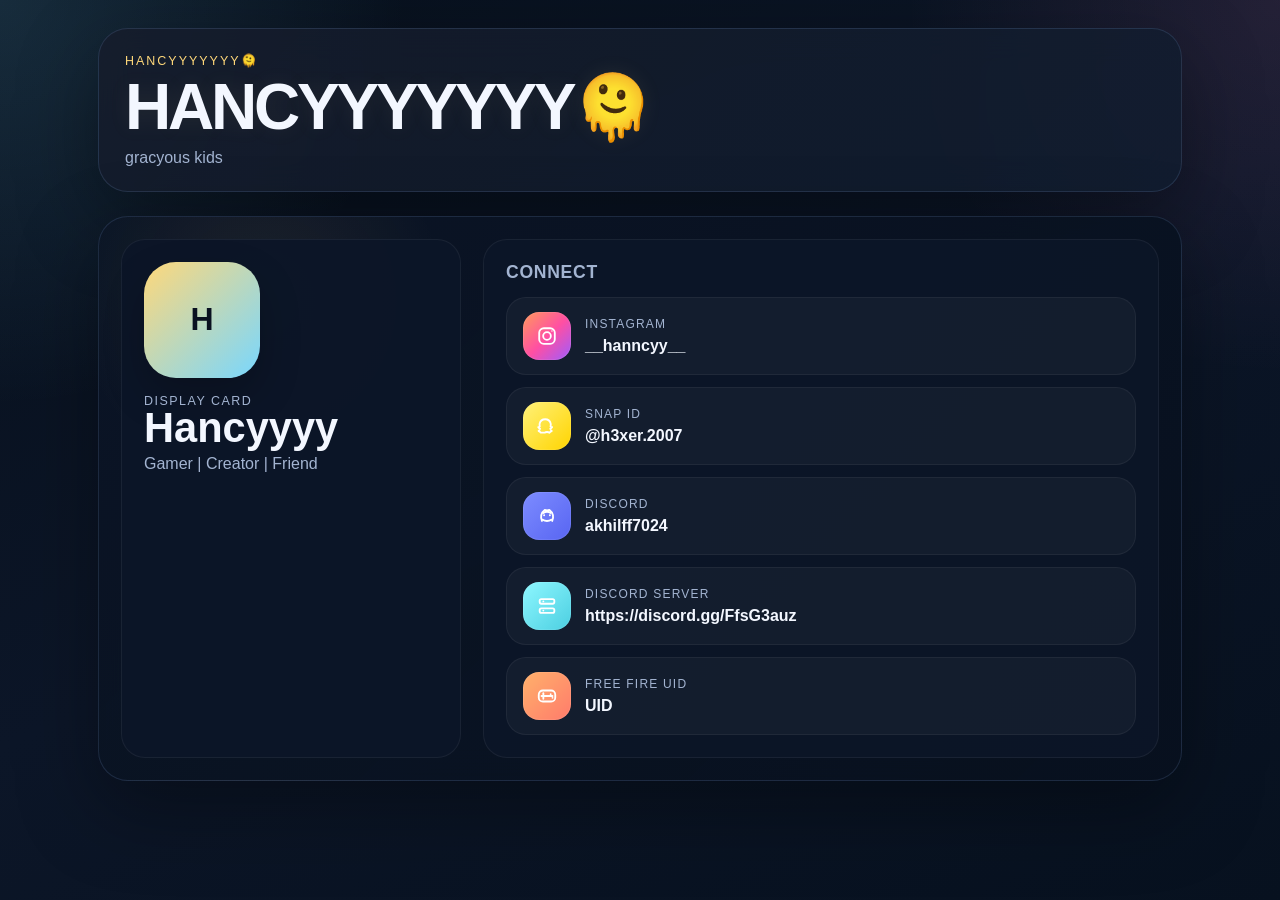
==== index.html @ ad936ca6 "Add files via upload" ====
<!DOCTYPE html>
<html lang="en">
<head>
  <meta charset="UTF-8">
  <meta name="viewport" content="width=device-width, initial-scale=1.0">
  <title>HANCYYYYYYY</title>
  <style>
    :root {
      --bg: #0a1120;
      --panel: rgba(10, 18, 34, 0.82);
      --panel-strong: rgba(12, 22, 40, 0.94);
      --line: rgba(149, 192, 255, 0.14);
      --text: #f3f7ff;
      --muted: #a3b4d1;
      --gold: #ffd87a;
      --cyan: #78d7ff;
      --pink: #ff85c8;
      --violet: #9e8bff;
      --yellow: #ffe168;
      --orange: #ffb15f;
      --shadow: 0 28px 80px rgba(0, 0, 0, 0.34);
    }

    * {
      box-sizing: border-box;
    }

    body {
      margin: 0;
      min-height: 100vh;
      color: var(--text);
      font-family: "Trebuchet MS", "Segoe UI", sans-serif;
      overflow-x: hidden;
      background:
        radial-gradient(circle at top left, rgba(120, 215, 255, 0.14), transparent 26%),
        radial-gradient(circle at top right, rgba(255, 133, 200, 0.1), transparent 24%),
        linear-gradient(155deg, #07101c 0%, #0c1628 50%, #07111f 100%);
    }

    .snowfield {
      position: fixed;
      inset: 0;
      pointer-events: none;
      overflow: hidden;
      z-index: 0;
    }

    .snowflake {
      position: absolute;
      top: -10vh;
      color: rgba(255, 255, 255, 0.82);
      text-shadow: 0 0 14px rgba(120, 215, 255, 0.34);
      animation: snow-fall linear infinite;
    }

    .cursor-star {
      position: fixed;
      left: 0;
      top: 0;
      width: 28px;
      height: 28px;
      margin-left: -14px;
      margin-top: -14px;
      display: grid;
      place-items: center;
      font-size: 1.1rem;
      color: #fff3b0;
      text-shadow:
        0 0 8px rgba(255, 243, 176, 0.9),
        0 0 18px rgba(120, 215, 255, 0.42);
      pointer-events: none;
      z-index: 5;
      transition: transform 100ms ease;
    }

    .cursor-star.hidden {
      opacity: 0;
    }

    .star-particle {
      position: fixed;
      left: 0;
      top: 0;
      pointer-events: none;
      z-index: 4;
      color: rgba(255, 243, 176, 0.92);
      font-size: 0.82rem;
      animation: star-burst 700ms ease-out forwards;
    }

    .page-shell {
      position: relative;
      z-index: 2;
      max-width: 1120px;
      margin: 0 auto;
      padding: 28px 18px 48px;
    }

    .top-heading,
    .profile-shell {
      border: 1px solid var(--line);
      border-radius: 30px;
      box-shadow: var(--shadow);
      backdrop-filter: blur(16px);
    }

    .top-heading {
      margin-bottom: 24px;
      padding: 24px 26px;
      background:
        linear-gradient(135deg, rgba(255, 255, 255, 0.04), rgba(120, 215, 255, 0.05)),
        var(--panel);
    }

    .top-kicker {
      margin: 0 0 10px;
      color: var(--gold);
      text-transform: uppercase;
      letter-spacing: 0.16em;
      font-size: 0.78rem;
    }

    h1,
    h2,
    h3,
    p {
      margin-top: 0;
    }

    .top-heading h1 {
      margin-bottom: 0;
      font-size: clamp(2.1rem, 5vw, 4rem);
      line-height: 0.92;
      letter-spacing: -0.05em;
      text-shadow: 0 0 22px rgba(255, 216, 122, 0.08);
    }

    .top-copy {
      margin: 12px 0 0;
      max-width: 34ch;
      color: var(--muted);
      font-size: 1rem;
    }

    .profile-shell {
      display: grid;
      grid-template-columns: 340px 1fr;
      gap: 22px;
      padding: 22px;
      background:
        radial-gradient(circle at 15% 15%, rgba(255, 216, 122, 0.08), transparent 18%),
        linear-gradient(135deg, rgba(11, 21, 38, 0.96), rgba(8, 16, 30, 0.94));
    }

    .identity-card,
    .details-card {
      border-radius: 24px;
      border: 1px solid rgba(255, 255, 255, 0.06);
      background: var(--panel-strong);
      padding: 22px;
    }

    .avatar-frame {
      width: 116px;
      height: 116px;
      border-radius: 32px;
      display: grid;
      place-items: center;
      overflow: hidden;
      background: linear-gradient(135deg, #ffd87a, #78d7ff);
      color: #0a1120;
      font-size: 2rem;
      font-weight: 700;
      box-shadow: 0 18px 40px rgba(0, 0, 0, 0.22);
    }

    .avatar-frame img {
      width: 100%;
      height: 100%;
      object-fit: cover;
      display: none;
    }

    .small-label {
      margin: 16px 0 8px;
      color: var(--muted);
      text-transform: uppercase;
      letter-spacing: 0.12em;
      font-size: 0.78rem;
    }

    .identity-card h2 {
      margin-bottom: 8px;
      font-size: clamp(1.8rem, 4vw, 2.6rem);
      line-height: 0.95;
    }

    .identity-card p {
      color: var(--muted);
      margin-bottom: 0;
    }

    .tag-chip {
      display: inline-flex;
      align-items: center;
      gap: 8px;
      margin-top: 18px;
      padding: 10px 14px;
      border-radius: 999px;
      background: rgba(255, 255, 255, 0.05);
      border: 1px solid rgba(255, 255, 255, 0.06);
      color: var(--gold);
      font-size: 0.92rem;
    }

    .details-card h3 {
      margin-bottom: 14px;
      font-size: 1.1rem;
      letter-spacing: 0.04em;
      text-transform: uppercase;
      color: var(--muted);
    }

    .detail-list {
      display: grid;
      gap: 12px;
    }

    .detail-row {
      display: flex;
      align-items: center;
      gap: 14px;
      padding: 14px 16px;
      border-radius: 20px;
      background: rgba(255, 255, 255, 0.035);
      border: 1px solid rgba(255, 255, 255, 0.05);
    }

    .icon-badge {
      width: 48px;
      height: 48px;
      border-radius: 16px;
      display: grid;
      place-items: center;
      flex: 0 0 48px;
      box-shadow: inset 0 0 0 1px rgba(255, 255, 255, 0.08);
    }

    .icon-instagram {
      background: linear-gradient(135deg, #ff9a5b, #ff4fa3 52%, #9d5cff);
    }

    .icon-snap {
      background: linear-gradient(135deg, #fff179, #ffd400);
    }

    .icon-discord {
      background: linear-gradient(135deg, #7d8cff, #5865f2);
    }

    .icon-server {
      background: linear-gradient(135deg, #8ef7ff, #4ccfe1);
    }

    .icon-uid {
      background: linear-gradient(135deg, #ffb16b, #ff7b6b);
    }

    .icon-badge svg {
      width: 22px;
      height: 22px;
      fill: none;
      stroke: #fff;
      stroke-width: 2;
      stroke-linecap: round;
      stroke-linejoin: round;
    }

    .detail-meta {
      min-width: 0;
    }

    .detail-meta span {
      display: block;
      color: var(--muted);
      text-transform: uppercase;
      letter-spacing: 0.1em;
      font-size: 0.75rem;
    }

    .detail-meta strong {
      display: block;
      margin-top: 6px;
      font-size: 1rem;
      word-break: break-word;
    }

    .detail-link {
      color: inherit;
      text-decoration: none;
    }

    .detail-link:hover {
      text-decoration: underline;
      text-decoration-color: rgba(255, 255, 255, 0.5);
    }

    @media (max-width: 860px) {
      .profile-shell {
        grid-template-columns: 1fr;
      }
    }

    @media (pointer: fine) {
      body {
        cursor: none;
      }
    }

    @media (prefers-reduced-motion: reduce) {
      .snowflake,
      .star-particle {
        animation: none;
      }

      .cursor-star {
        display: none;
      }

      body {
        cursor: auto;
      }
    }

    @keyframes snow-fall {
      from {
        transform: translate3d(0, 0, 0) rotate(0deg);
        opacity: 0;
      }

      10% {
        opacity: 0.85;
      }

      to {
        transform: translate3d(30px, 115vh, 0) rotate(220deg);
        opacity: 0.16;
      }
    }

    @keyframes star-burst {
      from {
        transform: translate3d(0, 0, 0) scale(1);
        opacity: 0.95;
      }

      to {
        transform: translate3d(var(--drift-x), var(--drift-y), 0) scale(0.2);
        opacity: 0;
      }
    }
  </style>
</head>
<body>
  <div class="snowfield" id="snowfield" aria-hidden="true"></div>
  <div class="cursor-star hidden" id="cursorStar" aria-hidden="true">&#9733;</div>

  <div class="page-shell">
    <section class="top-heading">
      <p class="top-kicker">HANCYYYYYYY&#x1FAE0;</p>
      <h1>HANCYYYYYYY&#x1FAE0;</h1>
      <p class="top-copy">gracyous kids</p>
    </section>

    <section class="profile-shell">
      <article class="identity-card">
        <div class="avatar-frame">
          <span id="avatarText">HY</span>
          <img id="avatarImage" alt="Profile picture">
        </div>
        <p class="small-label">Display Card</p>
        <h2 id="profileName">HANCYYYYYYY</h2>
        <p id="profileTagline">gracyous kids</p>
      </article>

      <article class="details-card">
        <h3>Connect</h3>
        <div class="detail-list">
          <div class="detail-row">
            <div class="icon-badge icon-instagram" aria-hidden="true">
              <svg viewBox="0 0 24 24">
                <rect x="3.5" y="3.5" width="17" height="17" rx="5"></rect>
                <circle cx="12" cy="12" r="4.2"></circle>
                <circle cx="17.4" cy="6.6" r="0.8" fill="#fff" stroke="none"></circle>
              </svg>
            </div>
            <div class="detail-meta">
              <span>Instagram</span>
              <strong id="instagramValue">@username</strong>
            </div>
          </div>

          <div class="detail-row">
            <div class="icon-badge icon-snap" aria-hidden="true">
              <svg viewBox="0 0 24 24">
                <path d="M9.3 19.3c.7-.5 1.4-.8 2.7-.8s2 .3 2.7.8c.5-.9 1.3-1.5 2.5-1.8-.9-.7-1.4-1.6-1.6-2.7.9-.2 1.6-.7 2-1.5-.7-.2-1.3-.5-1.8-.9.4-1 .5-2 .2-3.2-.7-2.8-3.2-4.6-6-4.6s-5.3 1.8-6 4.6c-.3 1.2-.2 2.2.2 3.2-.5.4-1.1.7-1.8.9.4.8 1.1 1.3 2 1.5-.2 1.1-.7 2-1.6 2.7 1.2.3 2 .9 2.5 1.8z"></path>
              </svg>
            </div>
            <div class="detail-meta">
              <span>Snap ID</span>
              <strong id="snapValue">username</strong>
            </div>
          </div>

          <div class="detail-row">
            <div class="icon-badge icon-discord" aria-hidden="true">
              <svg viewBox="0 0 24 24">
                <path d="M8 8.8c2.4-1.7 5.6-1.7 8 0"></path>
                <path d="M7 16c3 1.7 7 1.7 10 0"></path>
                <path d="M8.8 11.2h.1"></path>
                <path d="M15.1 11.2h.1"></path>
                <path d="M6.5 17.4c-.9-2-1.2-4.1-.8-6.2.5-2.4 1.8-4.4 3.8-5.8 1.7.2 2.6.6 2.6.6s.9-.4 2.6-.6c2 1.4 3.3 3.4 3.8 5.8.4 2.1.1 4.2-.8 6.2"></path>
              </svg>
            </div>
            <div class="detail-meta">
              <span>Discord</span>
              <strong id="discordValue">username</strong>
            </div>
          </div>

          <div class="detail-row">
            <div class="icon-badge icon-server" aria-hidden="true">
              <svg viewBox="0 0 24 24">
                <rect x="4" y="4.5" width="16" height="5" rx="1.8"></rect>
                <rect x="4" y="14.5" width="16" height="5" rx="1.8"></rect>
                <path d="M8 7h.01"></path>
                <path d="M8 17h.01"></path>
              </svg>
            </div>
            <div class="detail-meta">
              <span>Discord Server</span>
              <strong id="serverValue">Server invite or name</strong>
            </div>
          </div>

          <div class="detail-row">
            <div class="icon-badge icon-uid" aria-hidden="true">
              <svg viewBox="0 0 24 24">
                <path d="M6 12h12"></path>
                <path d="M8 9v6"></path>
                <path d="M16 10h.01"></path>
                <path d="M18 14h.01"></path>
                <path d="M7.5 18h9a4.5 4.5 0 0 0 4.5-4.5v-3A4.5 4.5 0 0 0 16.5 6h-9A4.5 4.5 0 0 0 3 10.5v3A4.5 4.5 0 0 0 7.5 18z"></path>
              </svg>
            </div>
            <div class="detail-meta">
              <span>Free Fire UID</span>
              <strong id="uidValue">UID</strong>
            </div>
          </div>
        </div>
      </article>
    </section>
  </div>

  <audio id="entrySong" preload="auto" autoplay loop hidden>
    <source src="carousel.mp3" type="audio/mpeg">
  </audio>

  <script>
    const PROFILE = {
      name: "Hancyyyy",
      tagline: "Gamer | Creator | Friend",
      instagram: "__hanncyy__",
      snap: "@h3xer.2007",
      discord: "akhilff7024",
      discordServer: "https://discord.gg/FfsG3auz",
      freefireUid: "UID",
      avatarInitials: "H",
      photo: ""
    };

    document.getElementById("profileName").textContent = PROFILE.name;
    document.getElementById("profileTagline").textContent = PROFILE.tagline;
    document.getElementById("instagramValue").textContent = PROFILE.instagram;
    document.getElementById("snapValue").textContent = PROFILE.snap;
    document.getElementById("discordValue").textContent = PROFILE.discord;
    document.getElementById("uidValue").textContent = PROFILE.freefireUid;
    document.getElementById("avatarText").textContent = PROFILE.avatarInitials;

    const serverValue = document.getElementById("serverValue");
    if (PROFILE.discordServer.startsWith("http://") || PROFILE.discordServer.startsWith("https://")) {
      serverValue.innerHTML = `<a class="detail-link" href="${PROFILE.discordServer}" target="_blank" rel="noreferrer">${PROFILE.discordServer}</a>`;
    } else {
      serverValue.textContent = PROFILE.discordServer;
    }

    if (PROFILE.photo) {
      const img = document.getElementById("avatarImage");
      img.src = PROFILE.photo;
      img.style.display = "block";
      document.getElementById("avatarText").style.display = "none";
    }

    const snowfield = document.getElementById("snowfield");
    const cursorStar = document.getElementById("cursorStar");
    const entrySong = document.getElementById("entrySong");
    let lastParticleTime = 0;

    entrySong.play().catch(() => {
      const startSong = () => {
        entrySong.play().catch(() => {});
        document.removeEventListener("click", startSong);
        document.removeEventListener("touchstart", startSong);
      };

      document.addEventListener("click", startSong, { once: true });
      document.addEventListener("touchstart", startSong, { once: true });
    });

    const snowflakeCount = window.matchMedia("(max-width: 920px)").matches ? 18 : 28;
    for (let index = 0; index < snowflakeCount; index += 1) {
      const flake = document.createElement("span");
      flake.className = "snowflake";
      flake.innerHTML = "&#10052;";
      flake.style.left = `${Math.random() * 100}%`;
      flake.style.fontSize = `${10 + Math.random() * 18}px`;
      flake.style.opacity = `${0.38 + Math.random() * 0.42}`;
      flake.style.animationDuration = `${7 + Math.random() * 9}s`;
      flake.style.animationDelay = `${Math.random() * -12}s`;
      snowfield.appendChild(flake);
    }

    if (window.matchMedia("(pointer: fine)").matches) {
      document.addEventListener("pointermove", (event) => {
        cursorStar.classList.remove("hidden");
        cursorStar.style.transform = `translate(${event.clientX}px, ${event.clientY}px) scale(1)`;
        const now = performance.now();
        if (now - lastParticleTime > 40) {
          spawnStarParticle(event.clientX, event.clientY);
          lastParticleTime = now;
        }
      });

      document.addEventListener("pointerleave", () => {
        cursorStar.classList.add("hidden");
      });
    }

    function spawnStarParticle(x, y) {
      const particle = document.createElement("span");
      particle.className = "star-particle";
      particle.innerHTML = Math.random() > 0.5 ? "&#10022;" : "&#10023;";
      particle.style.left = `${x}px`;
      particle.style.top = `${y}px`;
      particle.style.setProperty("--drift-x", `${-10 + Math.random() * 20}px`);
      particle.style.setProperty("--drift-y", `${-10 + Math.random() * 20}px`);
      document.body.appendChild(particle);
      window.setTimeout(() => particle.remove(), 700);
    }
  </script>
</body>
</html>
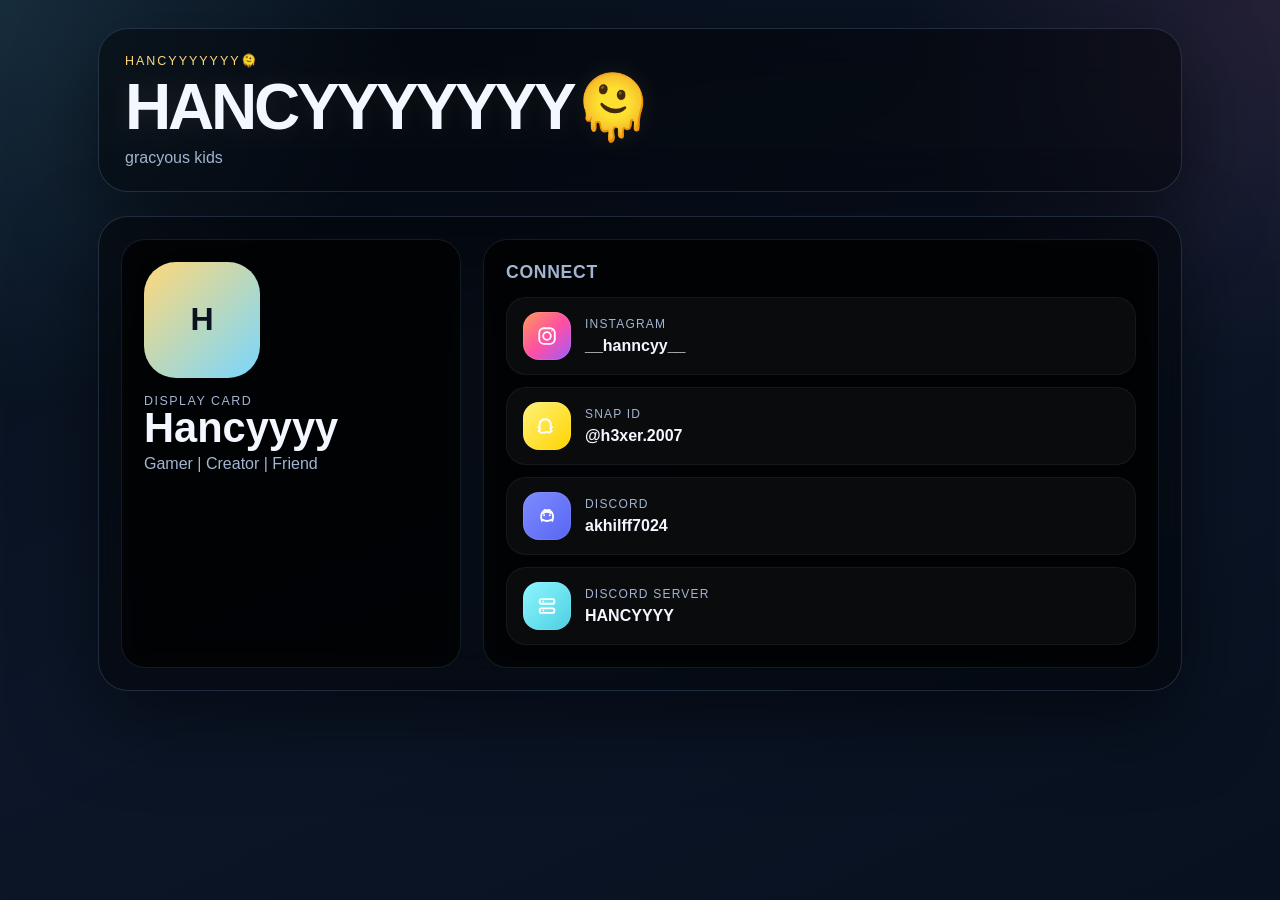
==== commit 7b208175: "Update index.html" ====
--- a/index.html
+++ b/index.html
@@ -1,563 +1,544 @@
-<!DOCTYPE html>
-<html lang="en">
-<head>
-  <meta charset="UTF-8">
-  <meta name="viewport" content="width=device-width, initial-scale=1.0">
-  <title>HANCYYYYYYY</title>
-  <style>
-    :root {
-      --bg: #0a1120;
-      --panel: rgba(10, 18, 34, 0.82);
-      --panel-strong: rgba(12, 22, 40, 0.94);
-      --line: rgba(149, 192, 255, 0.14);
-      --text: #f3f7ff;
-      --muted: #a3b4d1;
-      --gold: #ffd87a;
-      --cyan: #78d7ff;
-      --pink: #ff85c8;
-      --violet: #9e8bff;
-      --yellow: #ffe168;
-      --orange: #ffb15f;
-      --shadow: 0 28px 80px rgba(0, 0, 0, 0.34);
-    }
-
-    * {
-      box-sizing: border-box;
-    }
-
-    body {
-      margin: 0;
-      min-height: 100vh;
-      color: var(--text);
-      font-family: "Trebuchet MS", "Segoe UI", sans-serif;
-      overflow-x: hidden;
-      background:
-        radial-gradient(circle at top left, rgba(120, 215, 255, 0.14), transparent 26%),
-        radial-gradient(circle at top right, rgba(255, 133, 200, 0.1), transparent 24%),
-        linear-gradient(155deg, #07101c 0%, #0c1628 50%, #07111f 100%);
-    }
-
-    .snowfield {
-      position: fixed;
-      inset: 0;
-      pointer-events: none;
-      overflow: hidden;
-      z-index: 0;
-    }
-
-    .snowflake {
-      position: absolute;
-      top: -10vh;
-      color: rgba(255, 255, 255, 0.82);
-      text-shadow: 0 0 14px rgba(120, 215, 255, 0.34);
-      animation: snow-fall linear infinite;
-    }
-
-    .cursor-star {
-      position: fixed;
-      left: 0;
-      top: 0;
-      width: 28px;
-      height: 28px;
-      margin-left: -14px;
-      margin-top: -14px;
-      display: grid;
-      place-items: center;
-      font-size: 1.1rem;
-      color: #fff3b0;
-      text-shadow:
-        0 0 8px rgba(255, 243, 176, 0.9),
-        0 0 18px rgba(120, 215, 255, 0.42);
-      pointer-events: none;
-      z-index: 5;
-      transition: transform 100ms ease;
-    }
-
-    .cursor-star.hidden {
-      opacity: 0;
-    }
-
-    .star-particle {
-      position: fixed;
-      left: 0;
-      top: 0;
-      pointer-events: none;
-      z-index: 4;
-      color: rgba(255, 243, 176, 0.92);
-      font-size: 0.82rem;
-      animation: star-burst 700ms ease-out forwards;
-    }
-
-    .page-shell {
-      position: relative;
-      z-index: 2;
-      max-width: 1120px;
-      margin: 0 auto;
-      padding: 28px 18px 48px;
-    }
-
-    .top-heading,
-    .profile-shell {
-      border: 1px solid var(--line);
-      border-radius: 30px;
-      box-shadow: var(--shadow);
-      backdrop-filter: blur(16px);
-    }
-
-    .top-heading {
-      margin-bottom: 24px;
-      padding: 24px 26px;
-      background:
-        linear-gradient(135deg, rgba(255, 255, 255, 0.04), rgba(120, 215, 255, 0.05)),
-        var(--panel);
-    }
-
-    .top-kicker {
-      margin: 0 0 10px;
-      color: var(--gold);
-      text-transform: uppercase;
-      letter-spacing: 0.16em;
-      font-size: 0.78rem;
-    }
-
-    h1,
-    h2,
-    h3,
-    p {
-      margin-top: 0;
-    }
-
-    .top-heading h1 {
-      margin-bottom: 0;
-      font-size: clamp(2.1rem, 5vw, 4rem);
-      line-height: 0.92;
-      letter-spacing: -0.05em;
-      text-shadow: 0 0 22px rgba(255, 216, 122, 0.08);
-    }
-
-    .top-copy {
-      margin: 12px 0 0;
-      max-width: 34ch;
-      color: var(--muted);
-      font-size: 1rem;
-    }
-
-    .profile-shell {
-      display: grid;
-      grid-template-columns: 340px 1fr;
-      gap: 22px;
-      padding: 22px;
-      background:
-        radial-gradient(circle at 15% 15%, rgba(255, 216, 122, 0.08), transparent 18%),
-        linear-gradient(135deg, rgba(11, 21, 38, 0.96), rgba(8, 16, 30, 0.94));
-    }
-
-    .identity-card,
-    .details-card {
-      border-radius: 24px;
-      border: 1px solid rgba(255, 255, 255, 0.06);
-      background: var(--panel-strong);
-      padding: 22px;
-    }
-
-    .avatar-frame {
-      width: 116px;
-      height: 116px;
-      border-radius: 32px;
-      display: grid;
-      place-items: center;
-      overflow: hidden;
-      background: linear-gradient(135deg, #ffd87a, #78d7ff);
-      color: #0a1120;
-      font-size: 2rem;
-      font-weight: 700;
-      box-shadow: 0 18px 40px rgba(0, 0, 0, 0.22);
-    }
-
-    .avatar-frame img {
-      width: 100%;
-      height: 100%;
-      object-fit: cover;
-      display: none;
-    }
-
-    .small-label {
-      margin: 16px 0 8px;
-      color: var(--muted);
-      text-transform: uppercase;
-      letter-spacing: 0.12em;
-      font-size: 0.78rem;
-    }
-
-    .identity-card h2 {
-      margin-bottom: 8px;
-      font-size: clamp(1.8rem, 4vw, 2.6rem);
-      line-height: 0.95;
-    }
-
-    .identity-card p {
-      color: var(--muted);
-      margin-bottom: 0;
-    }
-
-    .tag-chip {
-      display: inline-flex;
-      align-items: center;
-      gap: 8px;
-      margin-top: 18px;
-      padding: 10px 14px;
-      border-radius: 999px;
-      background: rgba(255, 255, 255, 0.05);
-      border: 1px solid rgba(255, 255, 255, 0.06);
-      color: var(--gold);
-      font-size: 0.92rem;
-    }
-
-    .details-card h3 {
-      margin-bottom: 14px;
-      font-size: 1.1rem;
-      letter-spacing: 0.04em;
-      text-transform: uppercase;
-      color: var(--muted);
-    }
-
-    .detail-list {
-      display: grid;
-      gap: 12px;
-    }
-
-    .detail-row {
-      display: flex;
-      align-items: center;
-      gap: 14px;
-      padding: 14px 16px;
-      border-radius: 20px;
-      background: rgba(255, 255, 255, 0.035);
-      border: 1px solid rgba(255, 255, 255, 0.05);
-    }
-
-    .icon-badge {
-      width: 48px;
-      height: 48px;
-      border-radius: 16px;
-      display: grid;
-      place-items: center;
-      flex: 0 0 48px;
-      box-shadow: inset 0 0 0 1px rgba(255, 255, 255, 0.08);
-    }
-
-    .icon-instagram {
-      background: linear-gradient(135deg, #ff9a5b, #ff4fa3 52%, #9d5cff);
-    }
-
-    .icon-snap {
-      background: linear-gradient(135deg, #fff179, #ffd400);
-    }
-
-    .icon-discord {
-      background: linear-gradient(135deg, #7d8cff, #5865f2);
-    }
-
-    .icon-server {
-      background: linear-gradient(135deg, #8ef7ff, #4ccfe1);
-    }
-
-    .icon-uid {
-      background: linear-gradient(135deg, #ffb16b, #ff7b6b);
-    }
-
-    .icon-badge svg {
-      width: 22px;
-      height: 22px;
-      fill: none;
-      stroke: #fff;
-      stroke-width: 2;
-      stroke-linecap: round;
-      stroke-linejoin: round;
-    }
-
-    .detail-meta {
-      min-width: 0;
-    }
-
-    .detail-meta span {
-      display: block;
-      color: var(--muted);
-      text-transform: uppercase;
-      letter-spacing: 0.1em;
-      font-size: 0.75rem;
-    }
-
-    .detail-meta strong {
-      display: block;
-      margin-top: 6px;
-      font-size: 1rem;
-      word-break: break-word;
-    }
-
-    .detail-link {
-      color: inherit;
-      text-decoration: none;
-    }
-
-    .detail-link:hover {
-      text-decoration: underline;
-      text-decoration-color: rgba(255, 255, 255, 0.5);
-    }
-
-    @media (max-width: 860px) {
-      .profile-shell {
-        grid-template-columns: 1fr;
-      }
-    }
-
-    @media (pointer: fine) {
-      body {
-        cursor: none;
-      }
-    }
-
-    @media (prefers-reduced-motion: reduce) {
-      .snowflake,
-      .star-particle {
-        animation: none;
-      }
-
-      .cursor-star {
-        display: none;
-      }
-
-      body {
-        cursor: auto;
-      }
-    }
-
-    @keyframes snow-fall {
-      from {
-        transform: translate3d(0, 0, 0) rotate(0deg);
-        opacity: 0;
-      }
-
-      10% {
-        opacity: 0.85;
-      }
-
-      to {
-        transform: translate3d(30px, 115vh, 0) rotate(220deg);
-        opacity: 0.16;
-      }
-    }
-
-    @keyframes star-burst {
-      from {
-        transform: translate3d(0, 0, 0) scale(1);
-        opacity: 0.95;
-      }
-
-      to {
-        transform: translate3d(var(--drift-x), var(--drift-y), 0) scale(0.2);
-        opacity: 0;
-      }
-    }
-  </style>
-</head>
-<body>
-  <div class="snowfield" id="snowfield" aria-hidden="true"></div>
-  <div class="cursor-star hidden" id="cursorStar" aria-hidden="true">&#9733;</div>
-
-  <div class="page-shell">
-    <section class="top-heading">
-      <p class="top-kicker">HANCYYYYYYY&#x1FAE0;</p>
-      <h1>HANCYYYYYYY&#x1FAE0;</h1>
-      <p class="top-copy">gracyous kids</p>
-    </section>
-
-    <section class="profile-shell">
-      <article class="identity-card">
-        <div class="avatar-frame">
-          <span id="avatarText">HY</span>
-          <img id="avatarImage" alt="Profile picture">
-        </div>
-        <p class="small-label">Display Card</p>
-        <h2 id="profileName">HANCYYYYYYY</h2>
-        <p id="profileTagline">gracyous kids</p>
-      </article>
-
-      <article class="details-card">
-        <h3>Connect</h3>
-        <div class="detail-list">
-          <div class="detail-row">
-            <div class="icon-badge icon-instagram" aria-hidden="true">
-              <svg viewBox="0 0 24 24">
-                <rect x="3.5" y="3.5" width="17" height="17" rx="5"></rect>
-                <circle cx="12" cy="12" r="4.2"></circle>
-                <circle cx="17.4" cy="6.6" r="0.8" fill="#fff" stroke="none"></circle>
-              </svg>
-            </div>
-            <div class="detail-meta">
-              <span>Instagram</span>
-              <strong id="instagramValue">@username</strong>
-            </div>
-          </div>
-
-          <div class="detail-row">
-            <div class="icon-badge icon-snap" aria-hidden="true">
-              <svg viewBox="0 0 24 24">
-                <path d="M9.3 19.3c.7-.5 1.4-.8 2.7-.8s2 .3 2.7.8c.5-.9 1.3-1.5 2.5-1.8-.9-.7-1.4-1.6-1.6-2.7.9-.2 1.6-.7 2-1.5-.7-.2-1.3-.5-1.8-.9.4-1 .5-2 .2-3.2-.7-2.8-3.2-4.6-6-4.6s-5.3 1.8-6 4.6c-.3 1.2-.2 2.2.2 3.2-.5.4-1.1.7-1.8.9.4.8 1.1 1.3 2 1.5-.2 1.1-.7 2-1.6 2.7 1.2.3 2 .9 2.5 1.8z"></path>
-              </svg>
-            </div>
-            <div class="detail-meta">
-              <span>Snap ID</span>
-              <strong id="snapValue">username</strong>
-            </div>
-          </div>
-
-          <div class="detail-row">
-            <div class="icon-badge icon-discord" aria-hidden="true">
-              <svg viewBox="0 0 24 24">
-                <path d="M8 8.8c2.4-1.7 5.6-1.7 8 0"></path>
-                <path d="M7 16c3 1.7 7 1.7 10 0"></path>
-                <path d="M8.8 11.2h.1"></path>
-                <path d="M15.1 11.2h.1"></path>
-                <path d="M6.5 17.4c-.9-2-1.2-4.1-.8-6.2.5-2.4 1.8-4.4 3.8-5.8 1.7.2 2.6.6 2.6.6s.9-.4 2.6-.6c2 1.4 3.3 3.4 3.8 5.8.4 2.1.1 4.2-.8 6.2"></path>
-              </svg>
-            </div>
-            <div class="detail-meta">
-              <span>Discord</span>
-              <strong id="discordValue">username</strong>
-            </div>
-          </div>
-
-          <div class="detail-row">
-            <div class="icon-badge icon-server" aria-hidden="true">
-              <svg viewBox="0 0 24 24">
-                <rect x="4" y="4.5" width="16" height="5" rx="1.8"></rect>
-                <rect x="4" y="14.5" width="16" height="5" rx="1.8"></rect>
-                <path d="M8 7h.01"></path>
-                <path d="M8 17h.01"></path>
-              </svg>
-            </div>
-            <div class="detail-meta">
-              <span>Discord Server</span>
-              <strong id="serverValue">Server invite or name</strong>
-            </div>
-          </div>
-
-          <div class="detail-row">
-            <div class="icon-badge icon-uid" aria-hidden="true">
-              <svg viewBox="0 0 24 24">
-                <path d="M6 12h12"></path>
-                <path d="M8 9v6"></path>
-                <path d="M16 10h.01"></path>
-                <path d="M18 14h.01"></path>
-                <path d="M7.5 18h9a4.5 4.5 0 0 0 4.5-4.5v-3A4.5 4.5 0 0 0 16.5 6h-9A4.5 4.5 0 0 0 3 10.5v3A4.5 4.5 0 0 0 7.5 18z"></path>
-              </svg>
-            </div>
-            <div class="detail-meta">
-              <span>Free Fire UID</span>
-              <strong id="uidValue">UID</strong>
-            </div>
-          </div>
-        </div>
-      </article>
-    </section>
-  </div>
-
-  <audio id="entrySong" preload="auto" autoplay loop hidden>
-    <source src="carousel.mp3" type="audio/mpeg">
-  </audio>
-
-  <script>
-    const PROFILE = {
-      name: "Hancyyyy",
-      tagline: "Gamer | Creator | Friend",
-      instagram: "__hanncyy__",
-      snap: "@h3xer.2007",
-      discord: "akhilff7024",
-      discordServer: "https://discord.gg/FfsG3auz",
-      freefireUid: "UID",
-      avatarInitials: "H",
-      photo: ""
-    };
-
-    document.getElementById("profileName").textContent = PROFILE.name;
-    document.getElementById("profileTagline").textContent = PROFILE.tagline;
-    document.getElementById("instagramValue").textContent = PROFILE.instagram;
-    document.getElementById("snapValue").textContent = PROFILE.snap;
-    document.getElementById("discordValue").textContent = PROFILE.discord;
-    document.getElementById("uidValue").textContent = PROFILE.freefireUid;
-    document.getElementById("avatarText").textContent = PROFILE.avatarInitials;
-
-    const serverValue = document.getElementById("serverValue");
-    if (PROFILE.discordServer.startsWith("http://") || PROFILE.discordServer.startsWith("https://")) {
-      serverValue.innerHTML = `<a class="detail-link" href="${PROFILE.discordServer}" target="_blank" rel="noreferrer">${PROFILE.discordServer}</a>`;
-    } else {
-      serverValue.textContent = PROFILE.discordServer;
-    }
-
-    if (PROFILE.photo) {
-      const img = document.getElementById("avatarImage");
-      img.src = PROFILE.photo;
-      img.style.display = "block";
-      document.getElementById("avatarText").style.display = "none";
-    }
-
-    const snowfield = document.getElementById("snowfield");
-    const cursorStar = document.getElementById("cursorStar");
-    const entrySong = document.getElementById("entrySong");
-    let lastParticleTime = 0;
-
-    entrySong.play().catch(() => {
-      const startSong = () => {
-        entrySong.play().catch(() => {});
-        document.removeEventListener("click", startSong);
-        document.removeEventListener("touchstart", startSong);
-      };
-
-      document.addEventListener("click", startSong, { once: true });
-      document.addEventListener("touchstart", startSong, { once: true });
-    });
-
-    const snowflakeCount = window.matchMedia("(max-width: 920px)").matches ? 18 : 28;
-    for (let index = 0; index < snowflakeCount; index += 1) {
-      const flake = document.createElement("span");
-      flake.className = "snowflake";
-      flake.innerHTML = "&#10052;";
-      flake.style.left = `${Math.random() * 100}%`;
-      flake.style.fontSize = `${10 + Math.random() * 18}px`;
-      flake.style.opacity = `${0.38 + Math.random() * 0.42}`;
-      flake.style.animationDuration = `${7 + Math.random() * 9}s`;
-      flake.style.animationDelay = `${Math.random() * -12}s`;
-      snowfield.appendChild(flake);
-    }
-
-    if (window.matchMedia("(pointer: fine)").matches) {
-      document.addEventListener("pointermove", (event) => {
-        cursorStar.classList.remove("hidden");
-        cursorStar.style.transform = `translate(${event.clientX}px, ${event.clientY}px) scale(1)`;
-        const now = performance.now();
-        if (now - lastParticleTime > 40) {
-          spawnStarParticle(event.clientX, event.clientY);
-          lastParticleTime = now;
-        }
-      });
-
-      document.addEventListener("pointerleave", () => {
-        cursorStar.classList.add("hidden");
-      });
-    }
-
-    function spawnStarParticle(x, y) {
-      const particle = document.createElement("span");
-      particle.className = "star-particle";
-      particle.innerHTML = Math.random() > 0.5 ? "&#10022;" : "&#10023;";
-      particle.style.left = `${x}px`;
-      particle.style.top = `${y}px`;
-      particle.style.setProperty("--drift-x", `${-10 + Math.random() * 20}px`);
-      particle.style.setProperty("--drift-y", `${-10 + Math.random() * 20}px`);
-      document.body.appendChild(particle);
-      window.setTimeout(() => particle.remove(), 700);
-    }
-  </script>
-</body>
-</html>
+<!DOCTYPE html> 
+ <html lang="en"> 
+ <head> 
+   <meta charset="UTF-8"> 
+   <meta name="viewport" content="width=device-width, initial-scale=1.0"> 
+   <title>HANCYYYYYYY</title> 
+   <style> 
+     :root { 
+       --bg: #0a1120; 
+       --panel: rgba(0, 0, 0, 0.45); 
+       --panel-strong: rgba(0, 0, 0, 0.6); 
+       --line: rgba(149, 192, 255, 0.18); 
+       --text: #f3f7ff; 
+       --muted: #a3b4d1; 
+       --gold: #ffd87a; 
+       --cyan: #78d7ff; 
+       --pink: #ff85c8; 
+       --violet: #9e8bff; 
+       --yellow: #ffe168; 
+       --orange: #ffb15f; 
+       --shadow: 0 28px 80px rgba(0, 0, 0, 0.5); 
+     } 
+  
+     * { 
+       box-sizing: border-box; 
+     } 
+  
+     body { 
+       margin: 0; 
+       min-height: 100vh; 
+       color: var(--text); 
+       font-family: "Trebuchet MS", "Segoe UI", sans-serif; 
+       overflow-x: hidden; 
+       background: 
+         radial-gradient(circle at top left, rgba(120, 215, 255, 0.14), transparent 26%), 
+         radial-gradient(circle at top right, rgba(255, 133, 200, 0.1), transparent 24%), 
+         linear-gradient(155deg, #07101c 0%, #0c1628 50%, #07111f 100%); 
+     } 
+  
+     .snowfield { 
+       position: fixed; 
+       inset: 0; 
+       pointer-events: none; 
+       overflow: hidden; 
+       z-index: 0; 
+     } 
+  
+     .snowflake { 
+       position: absolute; 
+       top: -10vh; 
+       color: rgba(255, 255, 255, 0.82); 
+       text-shadow: 0 0 14px rgba(120, 215, 255, 0.34); 
+       animation: snow-fall linear infinite; 
+     } 
+  
+     .cursor-star { 
+       position: fixed; 
+       left: 0; 
+       top: 0; 
+       width: 28px; 
+       height: 28px; 
+       margin-left: -14px; 
+       margin-top: -14px; 
+       display: grid; 
+       place-items: center; 
+       font-size: 1.1rem; 
+       color: #fff3b0; 
+       text-shadow: 
+         0 0 8px rgba(255, 243, 176, 0.9), 
+         0 0 18px rgba(120, 215, 255, 0.42); 
+       pointer-events: none; 
+       z-index: 5; 
+       transition: transform 100ms ease; 
+     } 
+  
+     .cursor-star.hidden { 
+       opacity: 0; 
+     } 
+  
+     .star-particle { 
+       position: fixed; 
+       left: 0; 
+       top: 0; 
+       pointer-events: none; 
+       z-index: 4; 
+       color: rgba(255, 243, 176, 0.92); 
+       font-size: 0.82rem; 
+       animation: star-burst 700ms ease-out forwards; 
+     } 
+  
+     .page-shell { 
+       position: relative; 
+       z-index: 2; 
+       max-width: 1120px; 
+       margin: 0 auto; 
+       padding: 28px 18px 48px; 
+     } 
+  
+     .top-heading, 
+     .profile-shell { 
+       border: 1px solid var(--line); 
+       border-radius: 30px; 
+       box-shadow: var(--shadow); 
+       backdrop-filter: blur(24px); 
+     } 
+  
+     .top-heading { 
+       margin-bottom: 24px; 
+       padding: 24px 26px; 
+       background: var(--panel); 
+     } 
+  
+     .top-kicker { 
+       margin: 0 0 10px; 
+       color: var(--gold); 
+       text-transform: uppercase; 
+       letter-spacing: 0.16em; 
+       font-size: 0.78rem; 
+     } 
+  
+     h1, 
+     h2, 
+     h3, 
+     p { 
+       margin-top: 0; 
+     } 
+  
+     .top-heading h1 { 
+       margin-bottom: 0; 
+       font-size: clamp(2.1rem, 5vw, 4rem); 
+       line-height: 0.92; 
+       letter-spacing: -0.05em; 
+       text-shadow: 0 0 22px rgba(255, 216, 122, 0.08); 
+     } 
+  
+     .top-copy { 
+       margin: 12px 0 0; 
+       max-width: 34ch; 
+       color: var(--muted); 
+       font-size: 1rem; 
+     } 
+  
+     .profile-shell { 
+       display: grid; 
+       grid-template-columns: 340px 1fr; 
+       gap: 22px; 
+       padding: 22px; 
+       background: var(--panel); 
+     } 
+  
+     .identity-card, 
+     .details-card { 
+       border-radius: 24px; 
+       border: 1px solid rgba(149, 192, 255, 0.12); 
+       background: var(--panel-strong); 
+       backdrop-filter: blur(12px); 
+       padding: 22px; 
+     } 
+  
+     .avatar-frame { 
+       width: 116px; 
+       height: 116px; 
+       border-radius: 32px; 
+       display: grid; 
+       place-items: center; 
+       overflow: hidden; 
+       background: linear-gradient(135deg, #ffd87a, #78d7ff); 
+       color: #0a1120; 
+       font-size: 2rem; 
+       font-weight: 700; 
+       box-shadow: 0 18px 40px rgba(0, 0, 0, 0.22); 
+     } 
+  
+     .avatar-frame img { 
+       width: 100%; 
+       height: 100%; 
+       object-fit: cover; 
+       display: none; 
+     } 
+  
+     .small-label { 
+       margin: 16px 0 8px; 
+       color: var(--muted); 
+       text-transform: uppercase; 
+       letter-spacing: 0.12em; 
+       font-size: 0.78rem; 
+     } 
+  
+     .identity-card h2 { 
+       margin-bottom: 8px; 
+       font-size: clamp(1.8rem, 4vw, 2.6rem); 
+       line-height: 0.95; 
+     } 
+  
+     .identity-card p { 
+       color: var(--muted); 
+       margin-bottom: 0; 
+     } 
+  
+     .tag-chip { 
+       display: inline-flex; 
+       align-items: center; 
+       gap: 8px; 
+       margin-top: 18px; 
+       padding: 10px 14px; 
+       border-radius: 999px; 
+       background: rgba(255, 255, 255, 0.05); 
+       border: 1px solid rgba(255, 255, 255, 0.06); 
+       color: var(--gold); 
+       font-size: 0.92rem; 
+     } 
+  
+     .details-card h3 { 
+       margin-bottom: 14px; 
+       font-size: 1.1rem; 
+       letter-spacing: 0.04em; 
+       text-transform: uppercase; 
+       color: var(--muted); 
+     } 
+  
+     .detail-list { 
+       display: grid; 
+       gap: 12px; 
+     } 
+  
+     .detail-row { 
+       display: flex; 
+       align-items: center; 
+       gap: 14px; 
+       padding: 14px 16px; 
+       border-radius: 20px; 
+       background: rgba(255, 255, 255, 0.035); 
+       border: 1px solid rgba(255, 255, 255, 0.05); 
+     } 
+  
+     .icon-badge { 
+       width: 48px; 
+       height: 48px; 
+       border-radius: 16px; 
+       display: grid; 
+       place-items: center; 
+       flex: 0 0 48px; 
+       box-shadow: inset 0 0 0 1px rgba(255, 255, 255, 0.08); 
+     } 
+  
+     .icon-instagram { 
+       background: linear-gradient(135deg, #ff9a5b, #ff4fa3 52%, #9d5cff); 
+     } 
+  
+     .icon-snap { 
+       background: linear-gradient(135deg, #fff179, #ffd400); 
+     } 
+  
+     .icon-discord { 
+       background: linear-gradient(135deg, #7d8cff, #5865f2); 
+     } 
+  
+     .icon-server { 
+       background: linear-gradient(135deg, #8ef7ff, #4ccfe1); 
+     } 
+  
+     .icon-badge svg { 
+       width: 22px; 
+       height: 22px; 
+       fill: none; 
+       stroke: #fff; 
+       stroke-width: 2; 
+       stroke-linecap: round; 
+       stroke-linejoin: round; 
+     } 
+  
+     .detail-meta { 
+       min-width: 0; 
+     } 
+  
+     .detail-meta span { 
+       display: block; 
+       color: var(--muted); 
+       text-transform: uppercase; 
+       letter-spacing: 0.1em; 
+       font-size: 0.75rem; 
+     } 
+  
+     .detail-meta strong { 
+       display: block; 
+       margin-top: 6px; 
+       font-size: 1rem; 
+       word-break: break-word; 
+     } 
+  
+     .detail-link { 
+       color: inherit; 
+       text-decoration: none; 
+     } 
+  
+     .detail-link:hover { 
+       text-decoration: underline; 
+       text-decoration-color: rgba(255, 255, 255, 0.5); 
+     } 
+  
+     @media (max-width: 860px) { 
+       .profile-shell { 
+         grid-template-columns: 1fr; 
+       } 
+     } 
+  
+     @media (pointer: fine) { 
+       body { 
+         cursor: none; 
+       } 
+     } 
+  
+     @media (prefers-reduced-motion: reduce) { 
+       .snowflake, 
+       .star-particle { 
+         animation: none; 
+       } 
+  
+       .cursor-star { 
+         display: none; 
+       } 
+  
+       body { 
+         cursor: auto; 
+       } 
+     } 
+  
+     @keyframes snow-fall { 
+       from { 
+         transform: translate3d(0, 0, 0) rotate(0deg); 
+         opacity: 0; 
+       } 
+  
+       10% { 
+         opacity: 0.85; 
+       } 
+  
+       to { 
+         transform: translate3d(30px, 115vh, 0) rotate(220deg); 
+         opacity: 0.16; 
+       } 
+     } 
+  
+     @keyframes star-burst { 
+       from { 
+         transform: translate3d(0, 0, 0) scale(1); 
+         opacity: 0.95; 
+       } 
+  
+       to { 
+         transform: translate3d(var(--drift-x), var(--drift-y), 0) scale(0.2); 
+         opacity: 0; 
+       } 
+     } 
+   </style> 
+ </head> 
+ <body> 
+   <div class="snowfield" id="snowfield" aria-hidden="true"></div> 
+   <div class="cursor-star hidden" id="cursorStar" aria-hidden="true">&#9733;</div> 
+  
+   <div class="page-shell"> 
+     <section class="top-heading"> 
+       <p class="top-kicker">HANCYYYYYYY&#x1FAE0;</p> 
+       <h1>HANCYYYYYYY&#x1FAE0;</h1> 
+       <p class="top-copy">gracyous kids</p> 
+     </section> 
+  
+     <section class="profile-shell"> 
+       <article class="identity-card"> 
+         <div class="avatar-frame"> 
+           <span id="avatarText">HY</span> 
+           <img id="avatarImage" alt="Profile picture"> 
+         </div> 
+         <p class="small-label">Display Card</p> 
+         <h2 id="profileName">HANCYYYYYYY</h2> 
+         <p id="profileTagline">gracyous kids</p> 
+       </article> 
+  
+       <article class="details-card"> 
+         <h3>Connect</h3> 
+         <div class="detail-list"> 
+           <div class="detail-row"> 
+             <div class="icon-badge icon-instagram" aria-hidden="true"> 
+               <svg viewBox="0 0 24 24"> 
+                 <rect x="3.5" y="3.5" width="17" height="17" rx="5"></rect> 
+                 <circle cx="12" cy="12" r="4.2"></circle> 
+                 <circle cx="17.4" cy="6.6" r="0.8" fill="#fff" stroke="none"></circle> 
+               </svg> 
+             </div> 
+             <div class="detail-meta"> 
+               <span>Instagram</span> 
+               <strong id="instagramValue">@username</strong> 
+             </div> 
+           </div> 
+  
+           <div class="detail-row"> 
+             <div class="icon-badge icon-snap" aria-hidden="true"> 
+               <svg viewBox="0 0 24 24"> 
+                 <path d="M9.3 19.3c.7-.5 1.4-.8 2.7-.8s2 .3 2.7.8c.5-.9 1.3-1.5 2.5-1.8-.9-.7-1.4-1.6-1.6-2.7.9-.2 1.6-.7 2-1.5-.7-.2-1.3-.5-1.8-.9.4-1 .5-2 .2-3.2-.7-2.8-3.2-4.6-6-4.6s-5.3 1.8-6 4.6c-.3 1.2-.2 2.2.2 3.2-.5.4-1.1.7-1.8.9.4.8 1.1 1.3 2 1.5-.2 1.1-.7 2-1.6 2.7 1.2.3 2 .9 2.5 1.8z"></path> 
+               </svg> 
+             </div> 
+             <div class="detail-meta"> 
+               <span>Snap ID</span> 
+               <strong id="snapValue">username</strong> 
+             </div> 
+           </div> 
+  
+           <div class="detail-row"> 
+             <div class="icon-badge icon-discord" aria-hidden="true"> 
+               <svg viewBox="0 0 24 24"> 
+                 <path d="M8 8.8c2.4-1.7 5.6-1.7 8 0"></path> 
+                 <path d="M7 16c3 1.7 7 1.7 10 0"></path> 
+                 <path d="M8.8 11.2h.1"></path> 
+                 <path d="M15.1 11.2h.1"></path> 
+                 <path d="M6.5 17.4c-.9-2-1.2-4.1-.8-6.2.5-2.4 1.8-4.4 3.8-5.8 1.7.2 2.6.6 2.6.6s.9-.4 2.6-.6c2 1.4 3.3 3.4 3.8 5.8.4 2.1.1 4.2-.8 6.2"></path> 
+               </svg> 
+             </div> 
+             <div class="detail-meta"> 
+               <span>Discord</span> 
+               <strong id="discordValue">username</strong> 
+             </div> 
+           </div> 
+  
+           <div class="detail-row"> 
+             <div class="icon-badge icon-server" aria-hidden="true"> 
+               <svg viewBox="0 0 24 24"> 
+                 <rect x="4" y="4.5" width="16" height="5" rx="1.8"></rect> 
+                 <rect x="4" y="14.5" width="16" height="5" rx="1.8"></rect> 
+                 <path d="M8 7h.01"></path> 
+                 <path d="M8 17h.01"></path> 
+               </svg> 
+             </div> 
+             <div class="detail-meta"> 
+               <span>Discord Server</span> 
+               <strong id="serverValue">Server invite or name</strong> 
+             </div> 
+           </div> 
+         </div> 
+       </article> 
+     </section> 
+   </div> 
+  
+   <audio id="entrySong" preload="auto" autoplay loop hidden> 
+     <source src="carousel.mp3" type="audio/mpeg"> 
+   </audio> 
+  
+   <script> 
+     const PROFILE = { 
+       name: "Hancyyyy", 
+       tagline: "Gamer | Creator | Friend", 
+       instagram: "__hanncyy__", 
+       snap: "@h3xer.2007", 
+       discord: "akhilff7024", 
+       discordServer: "https://discord.gg/FfsG3auz", 
+       avatarInitials: "H", 
+       photo: "" 
+     }; 
+  
+     document.getElementById("profileName").textContent = PROFILE.name; 
+     document.getElementById("profileTagline").textContent = PROFILE.tagline; 
+     document.getElementById("avatarText").textContent = PROFILE.avatarInitials; 
+  
+     // Instagram Link 
+     document.getElementById("instagramValue").innerHTML = `<a class="detail-link" href="https://www.instagram.com/${PROFILE.instagram.replace('@', '')}" target="_blank" rel="noreferrer">${PROFILE.instagram}</a>`; 
+  
+     // Snap ID Link 
+     document.getElementById("snapValue").innerHTML = `<a class="detail-link" href="https://www.snapchat.com/add/${PROFILE.snap.replace('@', '')}" target="_blank" rel="noreferrer">${PROFILE.snap}</a>`; 
+  
+     // Discord handle 
+     document.getElementById("discordValue").textContent = PROFILE.discord; 
+  
+     const serverValue = document.getElementById("serverValue"); 
+     if (PROFILE.discordServer.startsWith("http://") || PROFILE.discordServer.startsWith("https://")) { 
+       serverValue.innerHTML = `<a class="detail-link" href="${PROFILE.discordServer}" target="_blank" rel="noreferrer">HANCYYYY</a>`; 
+     } else { 
+       serverValue.textContent = PROFILE.discordServer; 
+     } 
+  
+     if (PROFILE.photo) { 
+       const img = document.getElementById("avatarImage"); 
+       img.src = PROFILE.photo; 
+       img.style.display = "block"; 
+       document.getElementById("avatarText").style.display = "none"; 
+     } 
+  
+     const snowfield = document.getElementById("snowfield"); 
+     const cursorStar = document.getElementById("cursorStar"); 
+     const entrySong = document.getElementById("entrySong"); 
+     let lastParticleTime = 0; 
+  
+     entrySong.play().catch(() => { 
+       const startSong = () => { 
+         entrySong.play().catch(() => {}); 
+         document.removeEventListener("click", startSong); 
+         document.removeEventListener("touchstart", startSong); 
+       }; 
+  
+       document.addEventListener("click", startSong, { once: true }); 
+       document.addEventListener("touchstart", startSong, { once: true }); 
+     }); 
+  
+     const snowflakeCount = window.matchMedia("(max-width: 920px)").matches ? 25 : 40; 
+     for (let index = 0; index < snowflakeCount; index += 1) { 
+       const flake = document.createElement("span"); 
+       flake.className = "snowflake"; 
+       flake.innerHTML = "&#10052;"; 
+       flake.style.left = `${Math.random() * 100}%`; 
+       flake.style.fontSize = `${10 + Math.random() * 18}px`; 
+       flake.style.opacity = `${0.38 + Math.random() * 0.42}`; 
+       flake.style.animationDuration = `${7 + Math.random() * 9}s`; 
+       flake.style.animationDelay = `${Math.random() * -12}s`; 
+       snowfield.appendChild(flake); 
+     } 
+  
+     if (window.matchMedia("(pointer: fine)").matches) { 
+       document.addEventListener("pointermove", (event) => { 
+         cursorStar.classList.remove("hidden"); 
+         cursorStar.style.transform = `translate(${event.clientX}px, ${event.clientY}px) scale(1)`; 
+         const now = performance.now(); 
+         if (now - lastParticleTime > 30) { 
+           spawnStarParticle(event.clientX, event.clientY); 
+           lastParticleTime = now; 
+         } 
+       }); 
+  
+       document.addEventListener("pointerleave", () => { 
+         cursorStar.classList.add("hidden"); 
+       }); 
+     } 
+  
+     function spawnStarParticle(x, y) { 
+       const particle = document.createElement("span"); 
+       particle.className = "star-particle"; 
+       particle.innerHTML = Math.random() > 0.5 ? "&#10022;" : "&#10023;"; 
+       particle.style.left = `${x}px`; 
+       particle.style.top = `${y}px`; 
+       particle.style.setProperty("--drift-x", `${-10 + Math.random() * 20}px`); 
+       particle.style.setProperty("--drift-y", `${-10 + Math.random() * 20}px`); 
+       document.body.appendChild(particle); 
+       window.setTimeout(() => particle.remove(), 700); 
+     } 
+   </script> 
+ </body> 
+ </html>
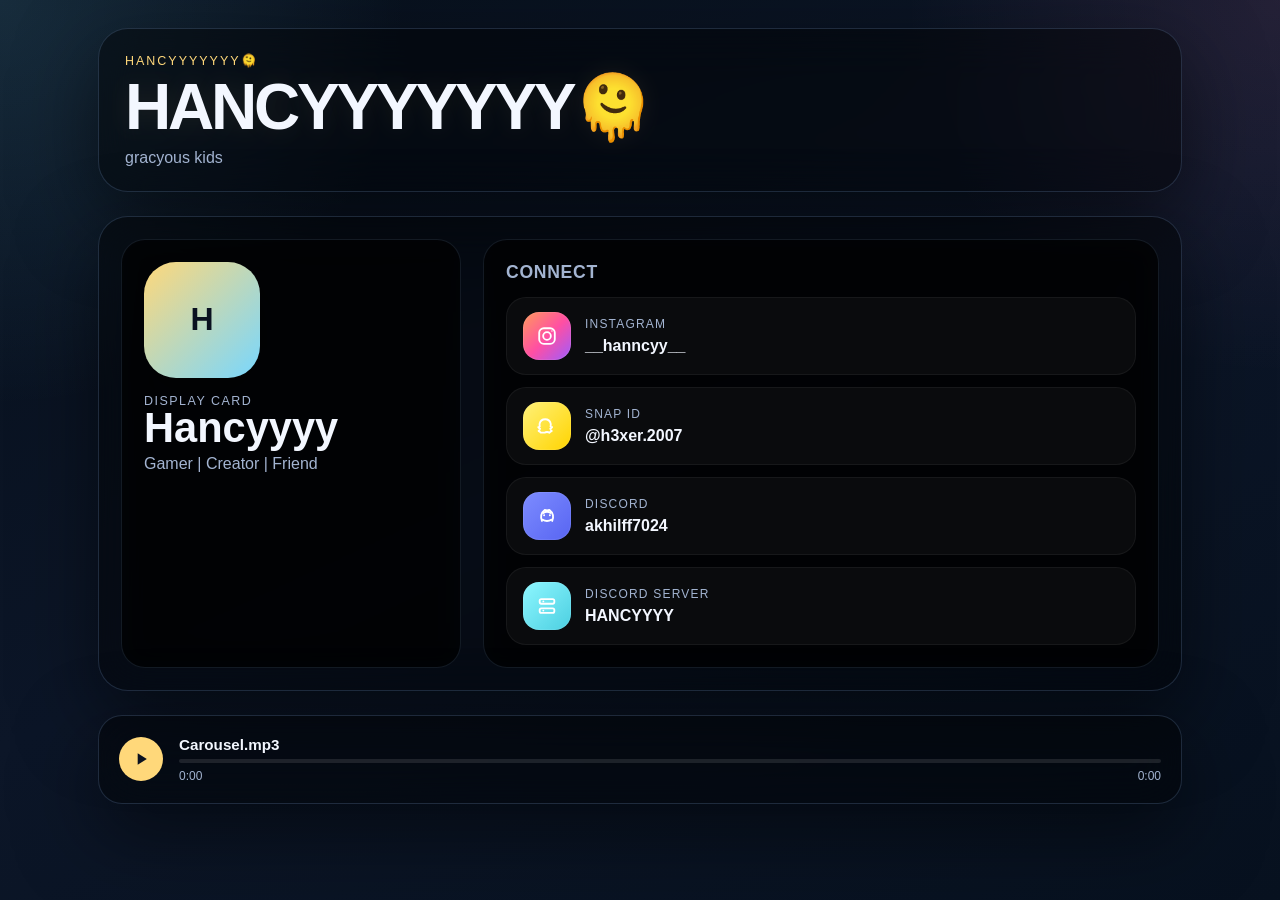
==== commit 6dab9b56: "Update index.html" ====
--- a/index.html
+++ b/index.html
@@ -298,6 +298,83 @@
        text-decoration-color: rgba(255, 255, 255, 0.5); 
      } 
   
+     /* Music Player Styles */ 
+     .music-player { 
+       margin-top: 24px; 
+       padding: 20px; 
+       border-radius: 24px; 
+       border: 1px solid var(--line); 
+       background: var(--panel); 
+       backdrop-filter: blur(24px); 
+       display: flex; 
+       align-items: center; 
+       gap: 16px; 
+       box-shadow: var(--shadow); 
+     } 
+  
+     .player-btn { 
+       width: 44px; 
+       height: 44px; 
+       border-radius: 50%; 
+       border: none; 
+       background: var(--gold); 
+       color: var(--bg); 
+       display: grid; 
+       place-items: center; 
+       cursor: pointer; 
+       transition: transform 0.2s ease, box-shadow 0.2s ease; 
+     } 
+  
+     .player-btn:hover { 
+       transform: scale(1.05); 
+       box-shadow: 0 0 15px rgba(255, 216, 122, 0.4); 
+     } 
+  
+     .player-btn svg { 
+       width: 20px; 
+       height: 20px; 
+       fill: currentColor; 
+     } 
+  
+     .player-info { 
+       flex: 1; 
+       min-width: 0; 
+     } 
+  
+     .song-title { 
+       display: block; 
+       font-size: 0.95rem; 
+       font-weight: 600; 
+       margin-bottom: 6px; 
+       white-space: nowrap; 
+       overflow: hidden; 
+       text-overflow: ellipsis; 
+     } 
+  
+     .progress-container { 
+       height: 4px; 
+       background: rgba(255, 255, 255, 0.1); 
+       border-radius: 2px; 
+       cursor: pointer; 
+       position: relative; 
+     } 
+  
+     .progress-bar { 
+       height: 100%; 
+       background: var(--gold); 
+       border-radius: 2px; 
+       width: 0%; 
+       transition: width 0.1s linear; 
+     } 
+  
+     .time-display { 
+       font-size: 0.75rem; 
+       color: var(--muted); 
+       margin-top: 6px; 
+       display: flex; 
+       justify-content: space-between; 
+     } 
+  
      @media (max-width: 860px) { 
        .profile-shell { 
          grid-template-columns: 1fr; 
@@ -438,6 +515,24 @@
          </div> 
        </article> 
      </section> 
+  
+     <!-- Music Player --> 
+     <section class="music-player"> 
+       <button class="player-btn" id="playPauseBtn" aria-label="Play/Pause"> 
+         <svg id="playIcon" viewBox="0 0 24 24"><path d="M8 5v14l11-7z"/></svg> 
+         <svg id="pauseIcon" viewBox="0 0 24 24" style="display: none;"><path d="M6 19h4V5H6v14zm8-14v14h4V5h-4z"/></svg> 
+       </button> 
+       <div class="player-info"> 
+         <span class="song-title">Carousel.mp3</span> 
+         <div class="progress-container" id="progressContainer"> 
+           <div class="progress-bar" id="progressBar"></div> 
+         </div> 
+         <div class="time-display"> 
+           <span id="currentTime">0:00</span> 
+           <span id="duration">0:00</span> 
+         </div> 
+       </div> 
+     </section> 
    </div> 
   
    <audio id="entrySong" preload="auto" autoplay loop hidden> 
@@ -451,7 +546,7 @@
        instagram: "__hanncyy__", 
        snap: "@h3xer.2007", 
        discord: "akhilff7024", 
-       discordServer: "https://discord.gg/FfsG3auz", 
+       discordServer: "https://discord.gg/pnBTPt6Des", 
        avatarInitials: "H", 
        photo: "" 
      }; 
@@ -486,11 +581,61 @@
      const snowfield = document.getElementById("snowfield"); 
      const cursorStar = document.getElementById("cursorStar"); 
      const entrySong = document.getElementById("entrySong"); 
+     const playPauseBtn = document.getElementById("playPauseBtn"); 
+     const playIcon = document.getElementById("playIcon"); 
+     const pauseIcon = document.getElementById("pauseIcon"); 
+     const progressBar = document.getElementById("progressBar"); 
+     const progressContainer = document.getElementById("progressContainer"); 
+     const currentTimeEl = document.getElementById("currentTime"); 
+     const durationEl = document.getElementById("duration"); 
      let lastParticleTime = 0; 
   
-     entrySong.play().catch(() => { 
+     function togglePlay() { 
+       if (entrySong.paused) { 
+         entrySong.play(); 
+         playIcon.style.display = "none"; 
+         pauseIcon.style.display = "block"; 
+       } else { 
+         entrySong.pause(); 
+         playIcon.style.display = "block"; 
+         pauseIcon.style.display = "none"; 
+       } 
+     } 
+  
+     playPauseBtn.addEventListener("click", togglePlay); 
+  
+     entrySong.addEventListener("timeupdate", () => { 
+       const progress = (entrySong.currentTime / entrySong.duration) * 100; 
+       progressBar.style.width = `${progress}%`; 
+       currentTimeEl.textContent = formatTime(entrySong.currentTime); 
+     }); 
+  
+     entrySong.addEventListener("loadedmetadata", () => { 
+       durationEl.textContent = formatTime(entrySong.duration); 
+     }); 
+  
+     progressContainer.addEventListener("click", (e) => { 
+       const width = progressContainer.clientWidth; 
+       const clickX = e.offsetX; 
+       const duration = entrySong.duration; 
+       entrySong.currentTime = (clickX / width) * duration; 
+     }); 
+  
+     function formatTime(seconds) { 
+       const mins = Math.floor(seconds / 60); 
+       const secs = Math.floor(seconds % 60); 
+       return `${mins}:${secs.toString().padStart(2, "0")}`; 
+     } 
+  
+     entrySong.play().then(() => { 
+       playIcon.style.display = "none"; 
+       pauseIcon.style.display = "block"; 
+     }).catch(() => { 
        const startSong = () => { 
-         entrySong.play().catch(() => {}); 
+         entrySong.play().then(() => { 
+           playIcon.style.display = "none"; 
+           pauseIcon.style.display = "block"; 
+         }).catch(() => {}); 
          document.removeEventListener("click", startSong); 
          document.removeEventListener("touchstart", startSong); 
        }; 
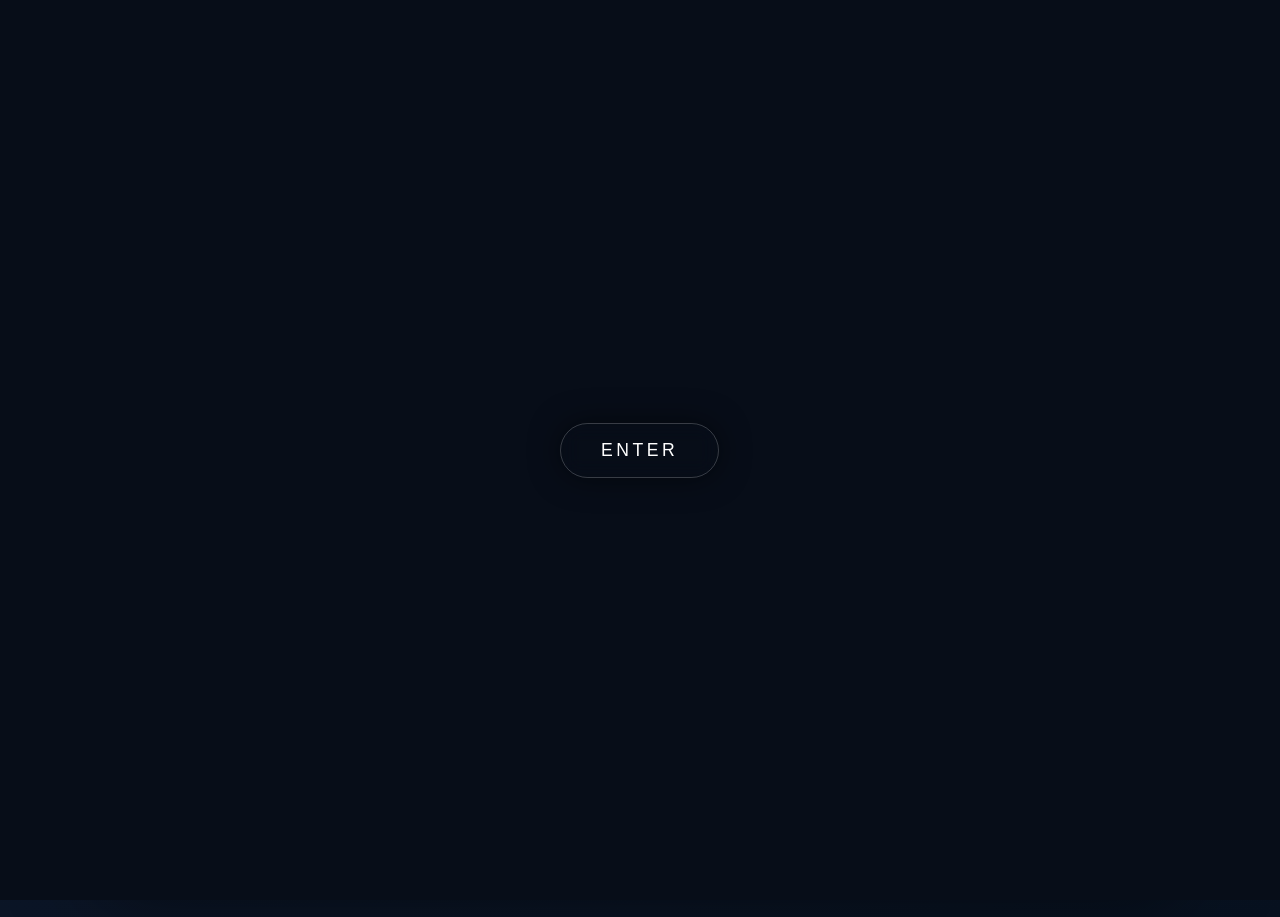
==== commit b92cf9d2: "Update index.html" ====
--- a/index.html
+++ b/index.html
@@ -298,81 +298,54 @@
        text-decoration-color: rgba(255, 255, 255, 0.5); 
      } 
   
-     /* Music Player Styles */ 
-     .music-player { 
+     /* Spotify Embed Styles */ 
+     .spotify-container { 
        margin-top: 24px; 
-       padding: 20px; 
        border-radius: 24px; 
+       overflow: hidden; 
+       box-shadow: var(--shadow); 
+       background: rgba(0, 0, 0, 0.6); 
        border: 1px solid var(--line); 
-       background: var(--panel); 
-       backdrop-filter: blur(24px); 
-       display: flex; 
-       align-items: center; 
-       gap: 16px; 
-       box-shadow: var(--shadow); 
-     } 
-  
-     .player-btn { 
-       width: 44px; 
-       height: 44px; 
-       border-radius: 50%; 
-       border: none; 
-       background: var(--gold); 
-       color: var(--bg); 
+       line-height: 0; 
+     } 
+  
+     /* Enter Overlay Styles */ 
+     .enter-overlay { 
+       position: fixed; 
+       inset: 0; 
+       background: #070d18; 
+       z-index: 9999; 
        display: grid; 
        place-items: center; 
+       transition: opacity 0.8s ease, visibility 0.8s ease; 
+     } 
+  
+     .enter-overlay.hidden { 
+       opacity: 0; 
+       visibility: hidden; 
+     } 
+  
+     .enter-btn { 
+       background: none; 
+       border: 1px solid rgba(255, 255, 255, 0.2); 
+       color: #fff; 
+       padding: 16px 40px; 
+       border-radius: 999px; 
+       font-size: 1.1rem; 
+       letter-spacing: 0.2em; 
+       text-transform: uppercase; 
        cursor: pointer; 
-       transition: transform 0.2s ease, box-shadow 0.2s ease; 
-     } 
-  
-     .player-btn:hover { 
+       backdrop-filter: blur(10px); 
+       transition: all 0.3s ease; 
+       box-shadow: 0 0 30px rgba(0, 0, 0, 0.5); 
+     } 
+  
+     .enter-btn:hover { 
+       background: rgba(255, 255, 255, 0.05); 
+       border-color: var(--gold); 
+       color: var(--gold); 
+       box-shadow: 0 0 40px rgba(255, 216, 122, 0.15); 
        transform: scale(1.05); 
-       box-shadow: 0 0 15px rgba(255, 216, 122, 0.4); 
-     } 
-  
-     .player-btn svg { 
-       width: 20px; 
-       height: 20px; 
-       fill: currentColor; 
-     } 
-  
-     .player-info { 
-       flex: 1; 
-       min-width: 0; 
-     } 
-  
-     .song-title { 
-       display: block; 
-       font-size: 0.95rem; 
-       font-weight: 600; 
-       margin-bottom: 6px; 
-       white-space: nowrap; 
-       overflow: hidden; 
-       text-overflow: ellipsis; 
-     } 
-  
-     .progress-container { 
-       height: 4px; 
-       background: rgba(255, 255, 255, 0.1); 
-       border-radius: 2px; 
-       cursor: pointer; 
-       position: relative; 
-     } 
-  
-     .progress-bar { 
-       height: 100%; 
-       background: var(--gold); 
-       border-radius: 2px; 
-       width: 0%; 
-       transition: width 0.1s linear; 
-     } 
-  
-     .time-display { 
-       font-size: 0.75rem; 
-       color: var(--muted); 
-       margin-top: 6px; 
-       display: flex; 
-       justify-content: space-between; 
      } 
   
      @media (max-width: 860px) { 
@@ -432,6 +405,10 @@
    </style> 
  </head> 
  <body> 
+   <div class="enter-overlay" id="enterOverlay"> 
+     <button class="enter-btn" id="enterBtn">Enter</button> 
+   </div> 
+  
    <div class="snowfield" id="snowfield" aria-hidden="true"></div> 
    <div class="cursor-star hidden" id="cursorStar" aria-hidden="true">&#9733;</div> 
   
@@ -516,28 +493,11 @@
        </article> 
      </section> 
   
-     <!-- Music Player --> 
-     <section class="music-player"> 
-       <button class="player-btn" id="playPauseBtn" aria-label="Play/Pause"> 
-         <svg id="playIcon" viewBox="0 0 24 24"><path d="M8 5v14l11-7z"/></svg> 
-         <svg id="pauseIcon" viewBox="0 0 24 24" style="display: none;"><path d="M6 19h4V5H6v14zm8-14v14h4V5h-4z"/></svg> 
-       </button> 
-       <div class="player-info"> 
-         <span class="song-title">Carousel.mp3</span> 
-         <div class="progress-container" id="progressContainer"> 
-           <div class="progress-bar" id="progressBar"></div> 
-         </div> 
-         <div class="time-display"> 
-           <span id="currentTime">0:00</span> 
-           <span id="duration">0:00</span> 
-         </div> 
-       </div> 
+     <!-- Spotify Embed --> 
+     <section class="spotify-container"> 
+       <iframe id="spotifyPlayer" style="border-radius:12px" src="https://open.spotify.com/embed/track/2Gs0iF27my40p0dANv2rAg?utm_source=generator&theme=0" width="100%" height="152" frameBorder="0" allowfullscreen="" allow="autoplay; clipboard-write; encrypted-media; fullscreen; picture-in-picture" loading="lazy"></iframe> 
      </section> 
    </div> 
-  
-   <audio id="entrySong" preload="auto" autoplay loop hidden> 
-     <source src="carousel.mp3" type="audio/mpeg"> 
-   </audio> 
   
    <script> 
      const PROFILE = { 
@@ -580,68 +540,18 @@
   
      const snowfield = document.getElementById("snowfield"); 
      const cursorStar = document.getElementById("cursorStar"); 
-     const entrySong = document.getElementById("entrySong"); 
-     const playPauseBtn = document.getElementById("playPauseBtn"); 
-     const playIcon = document.getElementById("playIcon"); 
-     const pauseIcon = document.getElementById("pauseIcon"); 
-     const progressBar = document.getElementById("progressBar"); 
-     const progressContainer = document.getElementById("progressContainer"); 
-     const currentTimeEl = document.getElementById("currentTime"); 
-     const durationEl = document.getElementById("duration"); 
+     const enterOverlay = document.getElementById("enterOverlay"); 
+     const enterBtn = document.getElementById("enterBtn"); 
+     const spotifyPlayer = document.getElementById("spotifyPlayer"); 
      let lastParticleTime = 0; 
   
-     function togglePlay() { 
-       if (entrySong.paused) { 
-         entrySong.play(); 
-         playIcon.style.display = "none"; 
-         pauseIcon.style.display = "block"; 
-       } else { 
-         entrySong.pause(); 
-         playIcon.style.display = "block"; 
-         pauseIcon.style.display = "none"; 
-       } 
-     } 
-  
-     playPauseBtn.addEventListener("click", togglePlay); 
-  
-     entrySong.addEventListener("timeupdate", () => { 
-       const progress = (entrySong.currentTime / entrySong.duration) * 100; 
-       progressBar.style.width = `${progress}%`; 
-       currentTimeEl.textContent = formatTime(entrySong.currentTime); 
-     }); 
-  
-     entrySong.addEventListener("loadedmetadata", () => { 
-       durationEl.textContent = formatTime(entrySong.duration); 
-     }); 
-  
-     progressContainer.addEventListener("click", (e) => { 
-       const width = progressContainer.clientWidth; 
-       const clickX = e.offsetX; 
-       const duration = entrySong.duration; 
-       entrySong.currentTime = (clickX / width) * duration; 
-     }); 
-  
-     function formatTime(seconds) { 
-       const mins = Math.floor(seconds / 60); 
-       const secs = Math.floor(seconds % 60); 
-       return `${mins}:${secs.toString().padStart(2, "0")}`; 
-     } 
-  
-     entrySong.play().then(() => { 
-       playIcon.style.display = "none"; 
-       pauseIcon.style.display = "block"; 
-     }).catch(() => { 
-       const startSong = () => { 
-         entrySong.play().then(() => { 
-           playIcon.style.display = "none"; 
-           pauseIcon.style.display = "block"; 
-         }).catch(() => {}); 
-         document.removeEventListener("click", startSong); 
-         document.removeEventListener("touchstart", startSong); 
-       }; 
-  
-       document.addEventListener("click", startSong, { once: true }); 
-       document.addEventListener("touchstart", startSong, { once: true }); 
+     enterBtn.addEventListener("click", () => { 
+       enterOverlay.classList.add("hidden"); 
+       // Trigger Spotify autoplay by appending the parameter on interaction 
+       const currentSrc = spotifyPlayer.src; 
+       if (!currentSrc.includes("autoplay=1")) { 
+         spotifyPlayer.src = currentSrc + "&autoplay=1"; 
+       } 
      }); 
   
      const snowflakeCount = window.matchMedia("(max-width: 920px)").matches ? 25 : 40; 
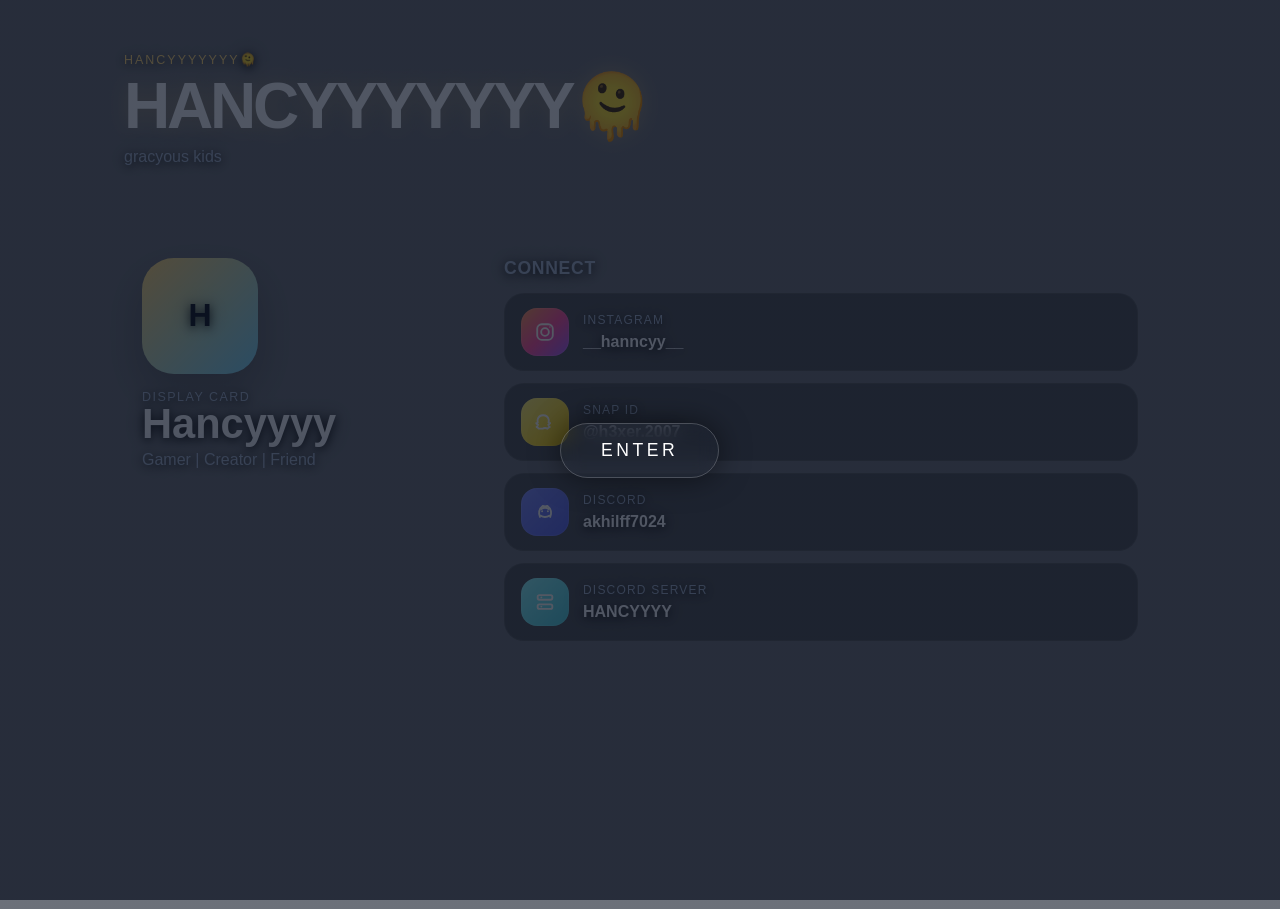
==== commit 13aece51: "Update index.html" ====
--- a/index.html
+++ b/index.html
@@ -7,9 +7,9 @@
    <style> 
      :root { 
        --bg: #0a1120; 
-       --panel: rgba(0, 0, 0, 0.45); 
-       --panel-strong: rgba(0, 0, 0, 0.6); 
-       --line: rgba(149, 192, 255, 0.18); 
+       --panel: transparent; 
+       --panel-strong: transparent; 
+       --line: transparent; 
        --text: #f3f7ff; 
        --muted: #a3b4d1; 
        --gold: #ffd87a; 
@@ -18,7 +18,7 @@
        --violet: #9e8bff; 
        --yellow: #ffe168; 
        --orange: #ffb15f; 
-       --shadow: 0 28px 80px rgba(0, 0, 0, 0.5); 
+       --shadow: none; 
      } 
   
      * { 
@@ -31,10 +31,9 @@
        color: var(--text); 
        font-family: "Trebuchet MS", "Segoe UI", sans-serif; 
        overflow-x: hidden; 
-       background: 
-         radial-gradient(circle at top left, rgba(120, 215, 255, 0.14), transparent 26%), 
-         radial-gradient(circle at top right, rgba(255, 133, 200, 0.1), transparent 24%), 
-         linear-gradient(155deg, #07101c 0%, #0c1628 50%, #07111f 100%); 
+       background:  
+         linear-gradient(rgba(10, 17, 32, 0.6), rgba(10, 17, 32, 0.6)), 
+         url("https://media.giphy.com/media/v1.Y2lkPTc5MGI3NjExbzJ2dDlzYmVtNjRhcmFiZzh6NGRleHRyOXFiYWlxanNjNGo5bWE4MSZlcD12MV9naWZzX3NlYXJjaCZjdD1n/QSwBid1bso4h5ePFnN/giphy.gif") center/cover no-repeat fixed; 
      } 
   
      .snowfield { 
@@ -98,10 +97,10 @@
   
      .top-heading, 
      .profile-shell { 
-       border: 1px solid var(--line); 
-       border-radius: 30px; 
-       box-shadow: var(--shadow); 
-       backdrop-filter: blur(24px); 
+       border: none; 
+       border-radius: 0; 
+       box-shadow: none; 
+       backdrop-filter: none; 
      } 
   
      .top-heading { 
@@ -125,12 +124,21 @@
        margin-top: 0; 
      } 
   
+     h1, 
+     h2, 
+     h3, 
+     p, 
+     strong, 
+     span { 
+       text-shadow: 0 2px 10px rgba(0, 0, 0, 0.9), 0 0 20px rgba(0, 0, 0, 0.5); 
+     } 
+  
      .top-heading h1 { 
        margin-bottom: 0; 
        font-size: clamp(2.1rem, 5vw, 4rem); 
        line-height: 0.92; 
        letter-spacing: -0.05em; 
-       text-shadow: 0 0 22px rgba(255, 216, 122, 0.08); 
+       text-shadow: 0 0 22px rgba(255, 216, 122, 0.3); 
      } 
   
      .top-copy { 
@@ -150,10 +158,10 @@
   
      .identity-card, 
      .details-card { 
-       border-radius: 24px; 
-       border: 1px solid rgba(149, 192, 255, 0.12); 
-       background: var(--panel-strong); 
-       backdrop-filter: blur(12px); 
+       border-radius: 0; 
+       border: none; 
+       background: transparent; 
+       backdrop-filter: none; 
        padding: 22px; 
      } 
   
@@ -229,8 +237,9 @@
        gap: 14px; 
        padding: 14px 16px; 
        border-radius: 20px; 
-       background: rgba(255, 255, 255, 0.035); 
+       background: rgba(0, 0, 0, 0.3); 
        border: 1px solid rgba(255, 255, 255, 0.05); 
+       backdrop-filter: blur(4px); 
      } 
   
      .icon-badge { 
@@ -301,11 +310,11 @@
      /* Spotify Embed Styles */ 
      .spotify-container { 
        margin-top: 24px; 
-       border-radius: 24px; 
+       border-radius: 0; 
        overflow: hidden; 
-       box-shadow: var(--shadow); 
-       background: rgba(0, 0, 0, 0.6); 
-       border: 1px solid var(--line); 
+       box-shadow: none; 
+       background: transparent; 
+       border: none; 
        line-height: 0; 
      } 
   
@@ -313,7 +322,9 @@
      .enter-overlay { 
        position: fixed; 
        inset: 0; 
-       background: #070d18; 
+       background:  
+         linear-gradient(rgba(10, 17, 32, 0.7), rgba(10, 17, 32, 0.7)), 
+         url("https://media.giphy.com/media/v1.Y2lkPTc5MGI3NjExbzJ2dDlzYmVtNjRhcmFiZzh6NGRleHRyOXFiYWlxanNjNGo5bWE4MSZlcD12MV9naWZzX3NlYXJjaCZjdD1n/QSwBid1bso4h5ePFnN/giphy.gif") center/cover no-repeat fixed; 
        z-index: 9999; 
        display: grid; 
        place-items: center; 
@@ -499,6 +510,10 @@
      </section> 
    </div> 
   
+   <audio id="bgMusic" preload="auto" loop hidden> 
+     <source src="carousel.mp3" type="audio/mpeg"> 
+   </audio> 
+  
    <script> 
      const PROFILE = { 
        name: "Hancyyyy", 
@@ -542,16 +557,26 @@
      const cursorStar = document.getElementById("cursorStar"); 
      const enterOverlay = document.getElementById("enterOverlay"); 
      const enterBtn = document.getElementById("enterBtn"); 
+     const bgMusic = document.getElementById("bgMusic"); 
      const spotifyPlayer = document.getElementById("spotifyPlayer"); 
      let lastParticleTime = 0; 
   
      enterBtn.addEventListener("click", () => { 
        enterOverlay.classList.add("hidden"); 
-       // Trigger Spotify autoplay by appending the parameter on interaction 
+  
+       // 1. Try playing local audio (if file exists) 
+       bgMusic.play().catch(() => { 
+         console.warn("Local audio 'carousel.mp3' not found or blocked. Trying Spotify..."); 
+       }); 
+  
+       // 2. Re-render Spotify iframe with autoplay parameter 
+       // Re-creating the element during a user click is the best way to trigger autoplay 
        const currentSrc = spotifyPlayer.src; 
-       if (!currentSrc.includes("autoplay=1")) { 
-         spotifyPlayer.src = currentSrc + "&autoplay=1"; 
-       } 
+       const newSrc = currentSrc.includes("?")  
+         ? `${currentSrc}&autoplay=1`  
+         : `${currentSrc}?autoplay=1`; 
+        
+       spotifyPlayer.src = newSrc; 
      }); 
   
      const snowflakeCount = window.matchMedia("(max-width: 920px)").matches ? 25 : 40; 
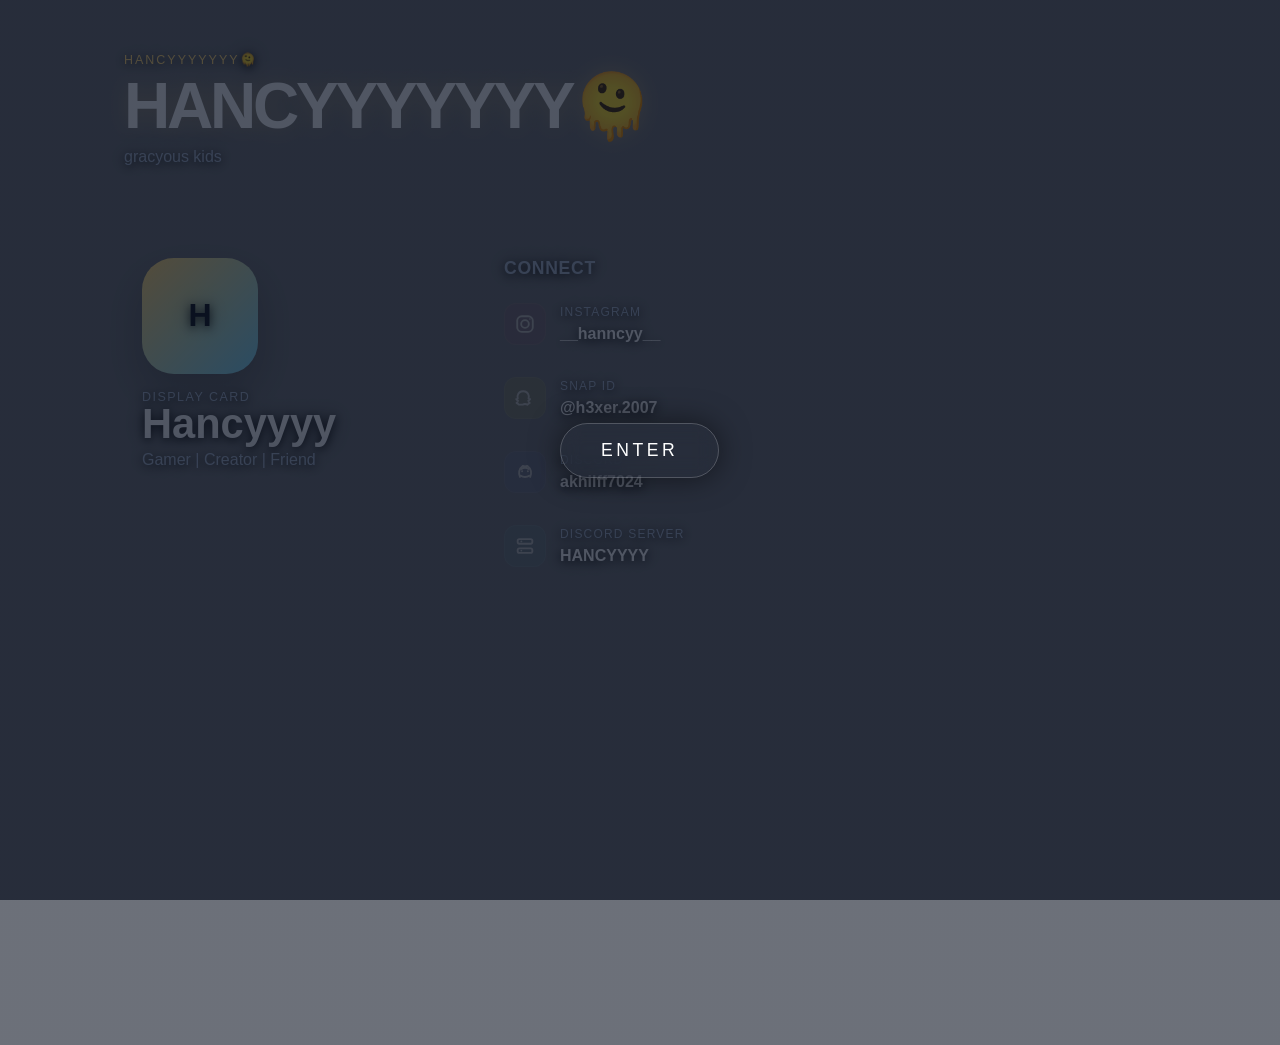
==== commit 1bfdebd7: "Update index.html" ====
--- a/index.html
+++ b/index.html
@@ -33,7 +33,7 @@
        overflow-x: hidden; 
        background:  
          linear-gradient(rgba(10, 17, 32, 0.6), rgba(10, 17, 32, 0.6)), 
-         url("https://media.giphy.com/media/v1.Y2lkPTc5MGI3NjExbzJ2dDlzYmVtNjRhcmFiZzh6NGRleHRyOXFiYWlxanNjNGo5bWE4MSZlcD12MV9naWZzX3NlYXJjaCZjdD1n/QSwBid1bso4h5ePFnN/giphy.gif") center/cover no-repeat fixed; 
+         url("https://media4.giphy.com/media/v1.Y2lkPTc5MGI3NjExN25oNm9jZm13OXBzbXhlNm1wcDF6MjE5dmNvbjd6N2I1c3NjNnE3biZlcD12MV9pbnRlcm5hbF9naWZfYnlfaWQmY3Q9Zw/PzmwZmvqZA191oqu3L/giphy.gif") center/cover no-repeat fixed; 
      } 
   
      .snowfield { 
@@ -235,37 +235,44 @@
        display: flex; 
        align-items: center; 
        gap: 14px; 
-       padding: 14px 16px; 
-       border-radius: 20px; 
-       background: rgba(0, 0, 0, 0.3); 
-       border: 1px solid rgba(255, 255, 255, 0.05); 
-       backdrop-filter: blur(4px); 
+       padding: 10px 0; 
+       background: transparent; 
+       border: none; 
+       backdrop-filter: none; 
      } 
   
      .icon-badge { 
-       width: 48px; 
-       height: 48px; 
-       border-radius: 16px; 
+       width: 42px; 
+       height: 42px; 
+       border-radius: 12px; 
        display: grid; 
        place-items: center; 
-       flex: 0 0 48px; 
-       box-shadow: inset 0 0 0 1px rgba(255, 255, 255, 0.08); 
-     } 
+       flex: 0 0 42px; 
+       box-shadow: none; 
+       backdrop-filter: blur(2px);
+       border: 1px solid rgba(255, 255, 255, 0.1);
+       opacity: 0.5;
+       transition: opacity 0.3s ease;
+     } 
+
+     .icon-badge:hover {
+       opacity: 1;
+     }
   
      .icon-instagram { 
-       background: linear-gradient(135deg, #ff9a5b, #ff4fa3 52%, #9d5cff); 
+       background: rgba(225, 48, 108, 0.15) !important; 
      } 
   
      .icon-snap { 
-       background: linear-gradient(135deg, #fff179, #ffd400); 
+       background: rgba(255, 252, 0, 0.15) !important; 
      } 
   
      .icon-discord { 
-       background: linear-gradient(135deg, #7d8cff, #5865f2); 
+       background: rgba(88, 101, 242, 0.15) !important; 
      } 
   
      .icon-server { 
-       background: linear-gradient(135deg, #8ef7ff, #4ccfe1); 
+       background: rgba(76, 207, 225, 0.15) !important; 
      } 
   
      .icon-badge svg { 
@@ -310,13 +317,33 @@
      /* Spotify Embed Styles */ 
      .spotify-container { 
        margin-top: 24px; 
-       border-radius: 0; 
+       border-radius: 12px; 
        overflow: hidden; 
        box-shadow: none; 
        background: transparent; 
        border: none; 
        line-height: 0; 
-     } 
+       position: relative;
+     } 
+  
+     #spotifyPlayer { 
+       opacity: 0.8; 
+       transition: opacity 0.4s ease, transform 0.4s ease; 
+       filter: grayscale(0); 
+     } 
+  
+     #spotifyPlayer:hover {
+       opacity: 1;
+     }
+
+     /* Hidden YouTube Player for Autoplay */
+     #ytPlayer {
+       position: absolute;
+       width: 1px;
+       height: 1px;
+       opacity: 0;
+       pointer-events: none;
+     }
   
      /* Enter Overlay Styles */ 
      .enter-overlay { 
@@ -324,7 +351,7 @@
        inset: 0; 
        background:  
          linear-gradient(rgba(10, 17, 32, 0.7), rgba(10, 17, 32, 0.7)), 
-         url("https://media.giphy.com/media/v1.Y2lkPTc5MGI3NjExbzJ2dDlzYmVtNjRhcmFiZzh6NGRleHRyOXFiYWlxanNjNGo5bWE4MSZlcD12MV9naWZzX3NlYXJjaCZjdD1n/QSwBid1bso4h5ePFnN/giphy.gif") center/cover no-repeat fixed; 
+         url("https://media4.giphy.com/media/v1.Y2lkPTc5MGI3NjExN25oNm9jZm13OXBzbXhlNm1wcDF6MjE5dmNvbjd6N2I1c3NjNnE3biZlcD12MV9pbnRlcm5hbF9naWZfYnlfaWQmY3Q9Zw/PzmwZmvqZA191oqu3L/giphy.gif") center/cover no-repeat fixed; 
        z-index: 9999; 
        display: grid; 
        place-items: center; 
@@ -505,14 +532,12 @@
      </section> 
   
      <!-- Spotify Embed --> 
-     <section class="spotify-container"> 
-       <iframe id="spotifyPlayer" style="border-radius:12px" src="https://open.spotify.com/embed/track/2Gs0iF27my40p0dANv2rAg?utm_source=generator&theme=0" width="100%" height="152" frameBorder="0" allowfullscreen="" allow="autoplay; clipboard-write; encrypted-media; fullscreen; picture-in-picture" loading="lazy"></iframe> 
+     <section class="spotify-container" id="spotifyContainer"> 
+       <iframe id="spotifyPlayer" data-testid="embed-iframe" style="border-radius:12px" src="https://open.spotify.com/embed/track/2Gs0iF27my40p0dANv2rAg?utm_source=generator" width="100%" height="352" frameBorder="0" allowfullscreen="" allow="autoplay; clipboard-write; encrypted-media; fullscreen; picture-in-picture" loading="lazy"></iframe> 
+       <!-- Hidden YouTube Player for reliable background music -->
+       <div id="ytPlayerContainer"></div>
      </section> 
    </div> 
-  
-   <audio id="bgMusic" preload="auto" loop hidden> 
-     <source src="carousel.mp3" type="audio/mpeg"> 
-   </audio> 
   
    <script> 
      const PROFILE = { 
@@ -557,26 +582,27 @@
      const cursorStar = document.getElementById("cursorStar"); 
      const enterOverlay = document.getElementById("enterOverlay"); 
      const enterBtn = document.getElementById("enterBtn"); 
-     const bgMusic = document.getElementById("bgMusic"); 
-     const spotifyPlayer = document.getElementById("spotifyPlayer"); 
+     const spotifyContainer = document.getElementById("spotifyContainer"); 
+     const ytPlayerContainer = document.getElementById("ytPlayerContainer");
      let lastParticleTime = 0; 
   
      enterBtn.addEventListener("click", () => { 
        enterOverlay.classList.add("hidden"); 
   
-       // 1. Try playing local audio (if file exists) 
-       bgMusic.play().catch(() => { 
-         console.warn("Local audio 'carousel.mp3' not found or blocked. Trying Spotify..."); 
-       }); 
-  
-       // 2. Re-render Spotify iframe with autoplay parameter 
-       // Re-creating the element during a user click is the best way to trigger autoplay 
-       const currentSrc = spotifyPlayer.src; 
-       const newSrc = currentSrc.includes("?")  
-         ? `${currentSrc}&autoplay=1`  
-         : `${currentSrc}?autoplay=1`; 
-        
-       spotifyPlayer.src = newSrc; 
+       // 1. Start Background Music via YouTube (Most reliable for autoplay)
+       // Song: MONTAGEM XONADA
+       const videoId = "L8u_z4AaXRs"; 
+       const ytIframe = document.createElement("iframe");
+       ytIframe.id = "ytPlayer";
+       ytIframe.src = `https://www.youtube.com/embed/${videoId}?autoplay=1&loop=1&playlist=${videoId}&controls=0&mute=0&enablejsapi=1`;
+       ytIframe.allow = "autoplay";
+       ytPlayerContainer.appendChild(ytIframe);
+
+       // 2. Make Spotify visual active
+        const spotifyPlayer = document.getElementById("spotifyPlayer");
+        if (spotifyPlayer) {
+          spotifyPlayer.style.opacity = "1";
+        }
      }); 
   
      const snowflakeCount = window.matchMedia("(max-width: 920px)").matches ? 25 : 40; 
